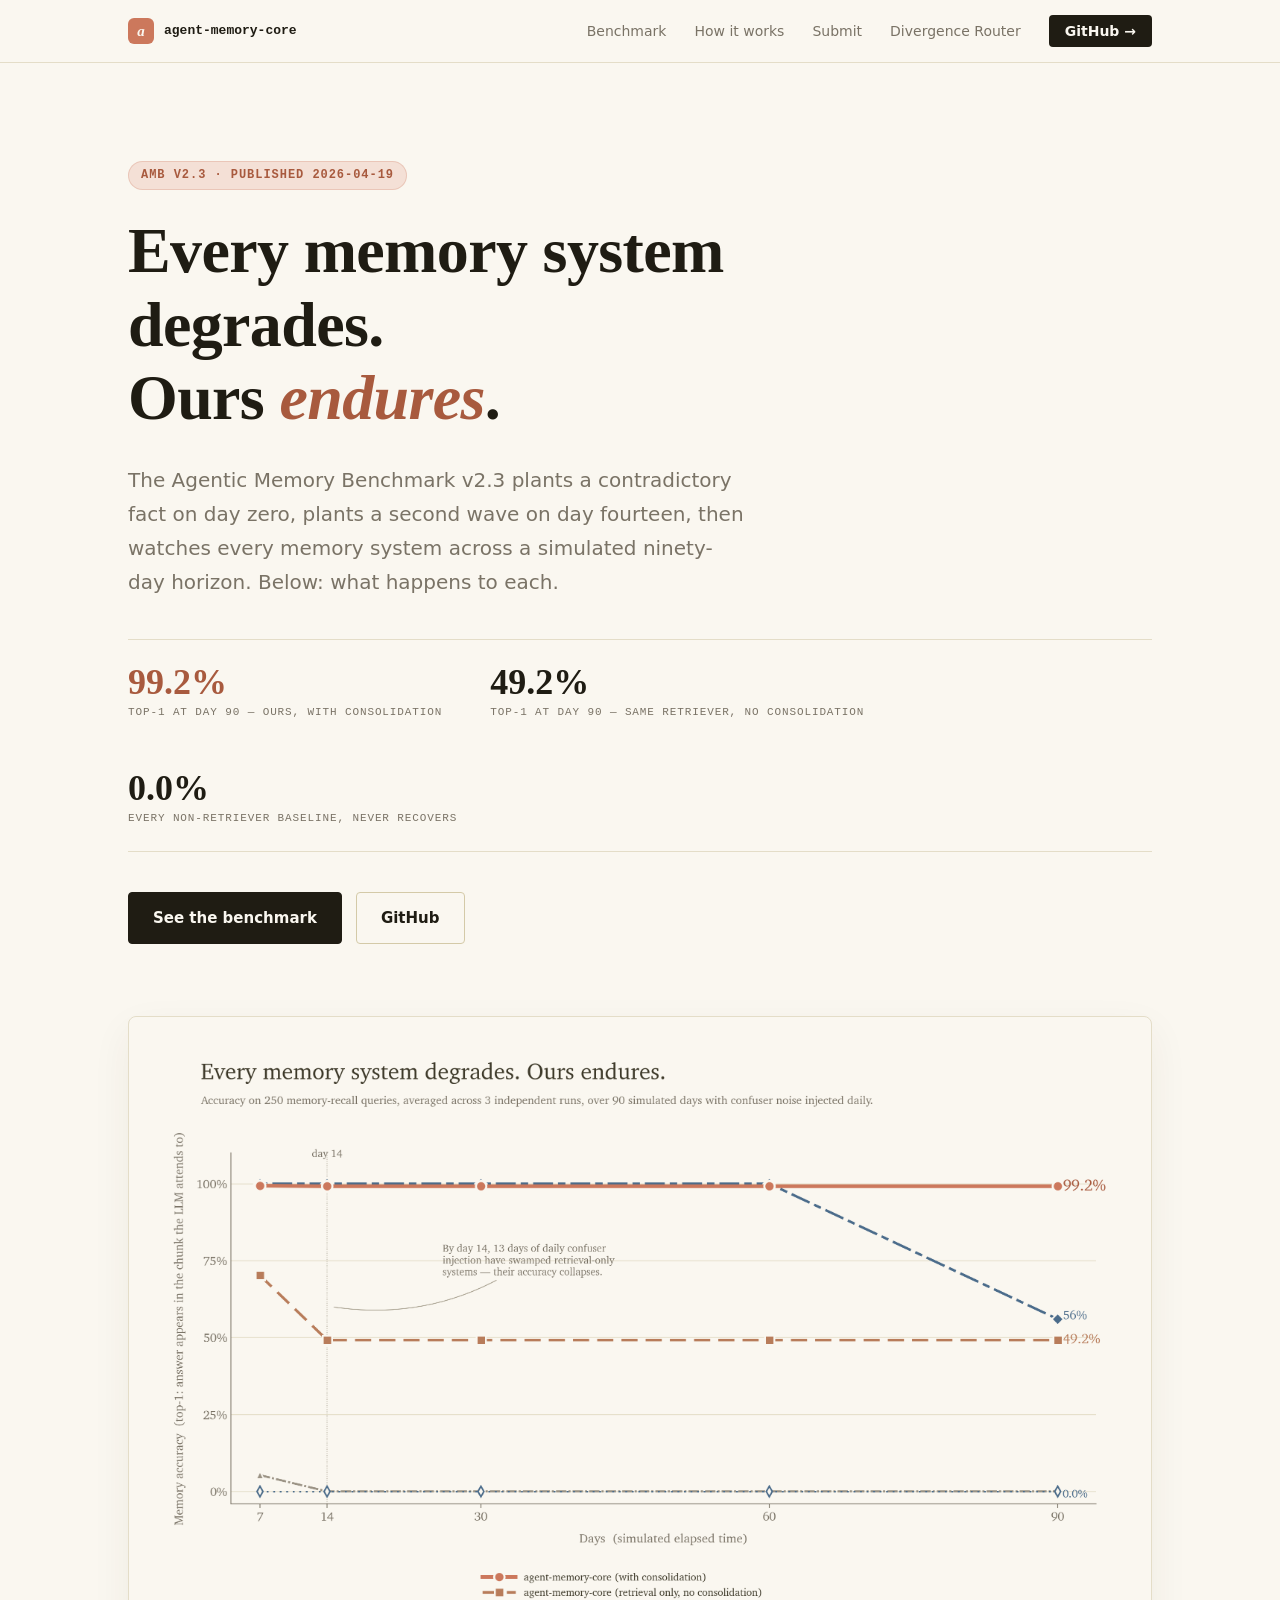
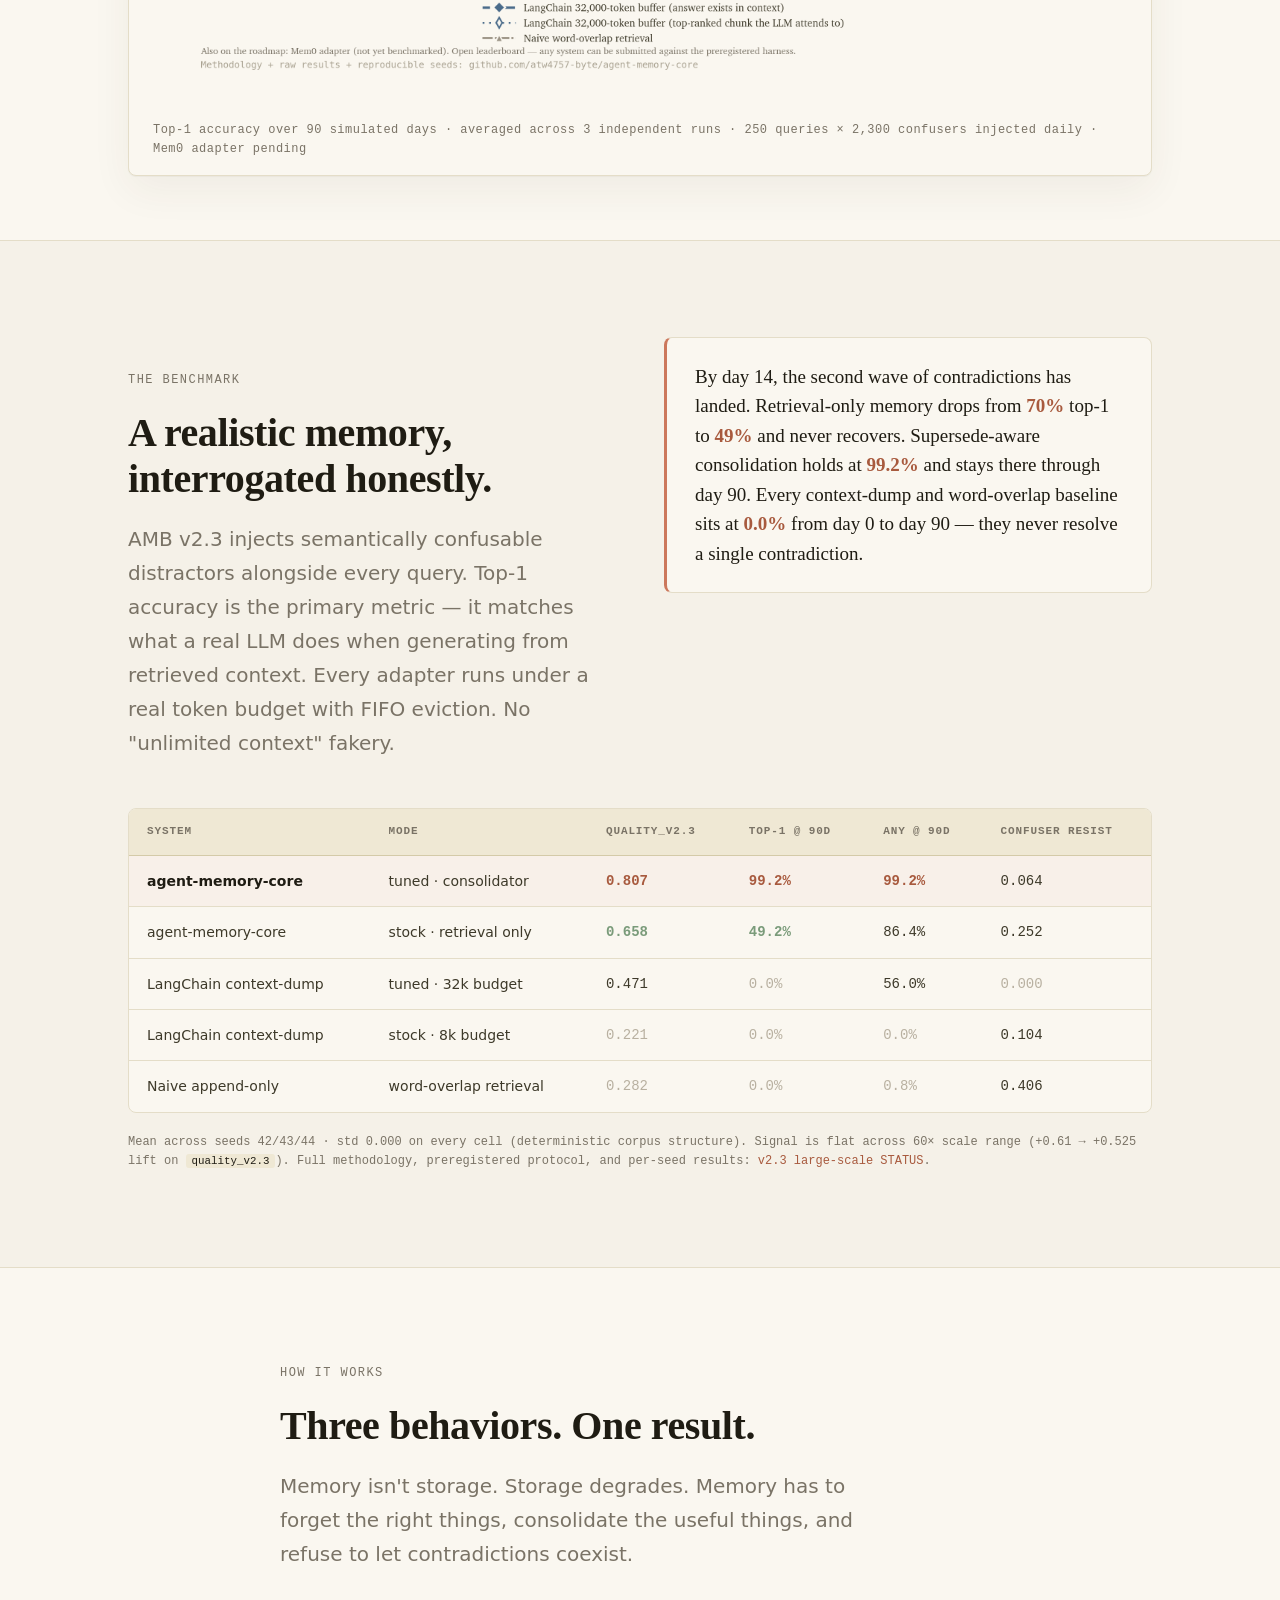
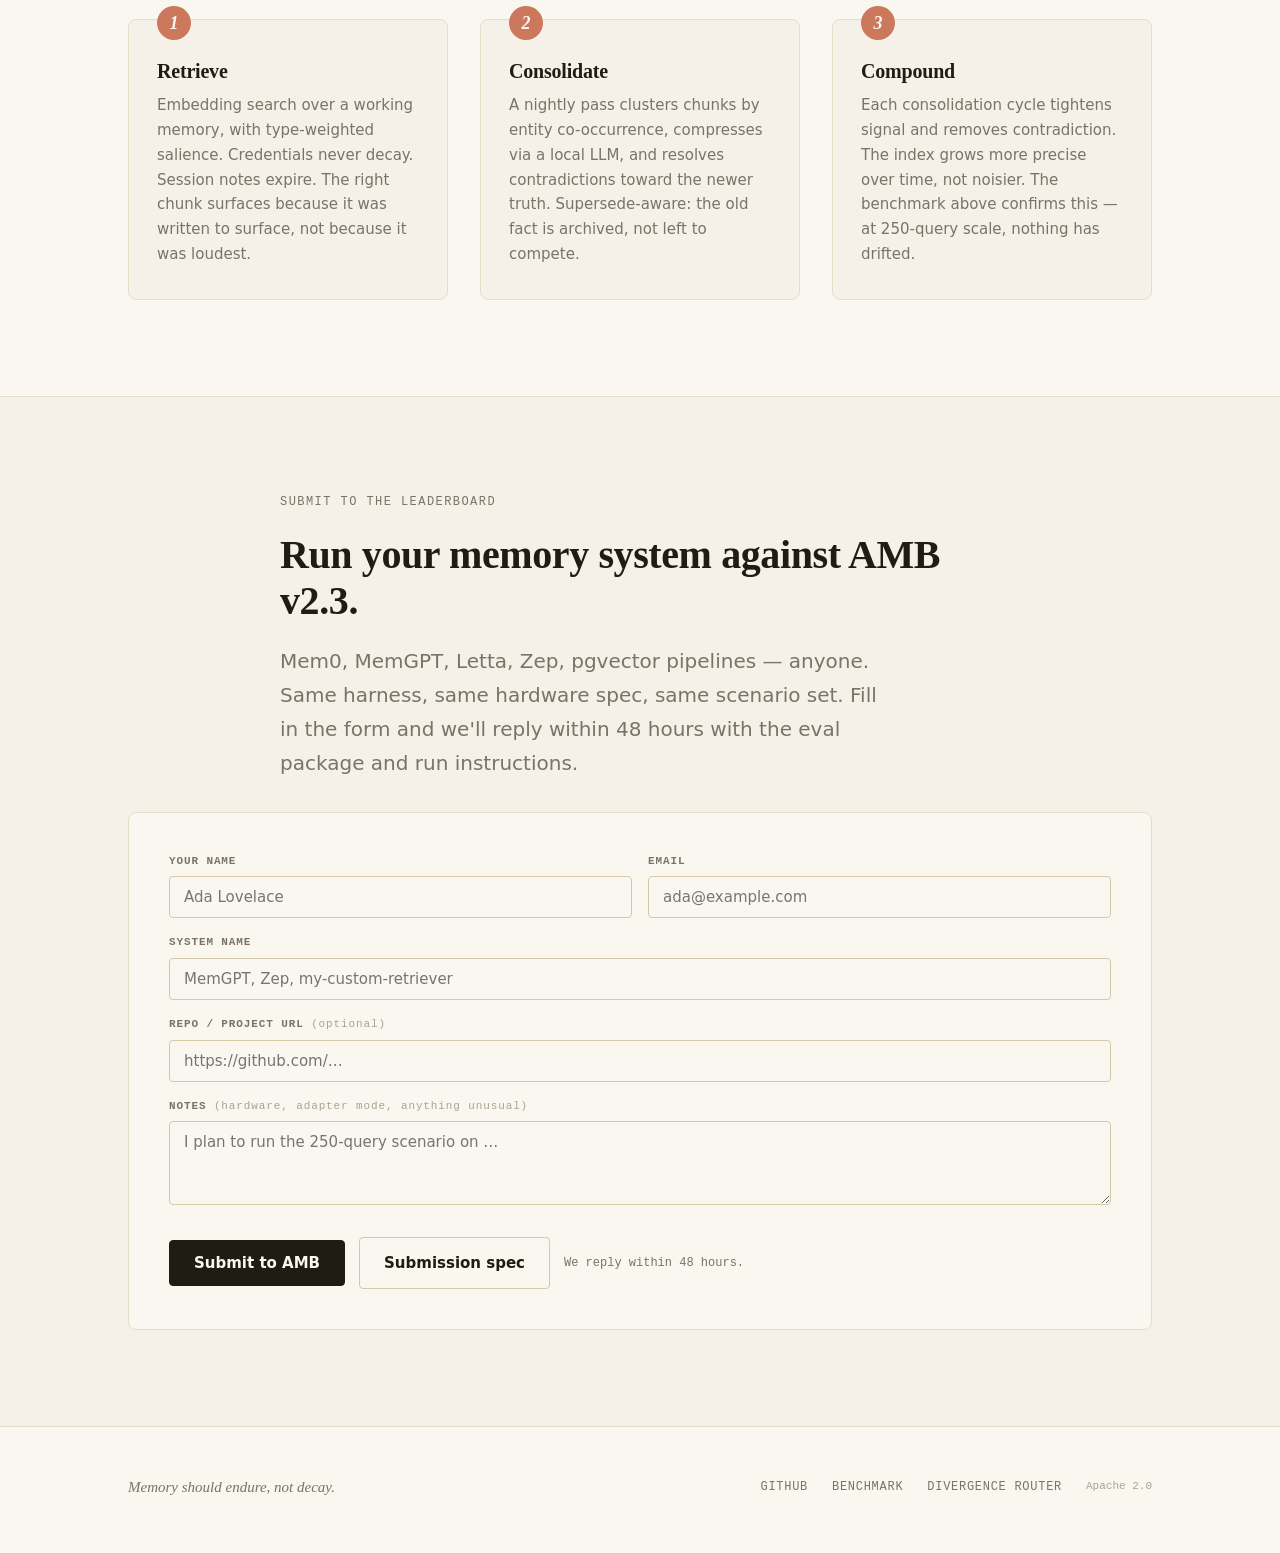
==== amc/index.html @ 5d028f34 "Chart v4: fix 8 critiques — 5 labeled lines, Mem0 footnote, no 'second wave' fiction - All 5 adapter" ====
<!DOCTYPE html>
<html lang="en">
<head>
  <meta charset="UTF-8">
  <meta name="viewport" content="width=device-width, initial-scale=1.0">
  <meta name="description" content="Every memory system degrades. Ours endures. AMB v2.3: 99.2% top-1 accuracy at 250-query scale — every non-retriever baseline scores 0.0%.">
  <meta property="og:title" content="agent-memory-core — Every memory system degrades. Ours endures.">
  <meta property="og:description" content="AMB v2.3 · 3-seed grid · 99.2% top-1 vs 0.0% for every non-retriever baseline at 250-query scale.">
  <meta property="og:image" content="/images/amb-v23-og.png?v=20260420a">
  <title>agent-memory-core — Every memory system degrades. Ours endures.</title>

  <style>
    :root {
      --bg:           #faf7f0;
      --paper:        #f5f1e8;
      --paper-sunk:   #efe8d4;
      --ink:          #3d3929;
      --ink-strong:   #1f1c13;
      --ink-muted:    #7a7366;
      --ink-subtle:   #aaa392;
      --rule:         #e4ddc8;
      --rule-strong:  #d4caa8;
      --accent:       #cc785c;
      --accent-dk:    #a85a3e;
      --accent-soft:  #f4e0d6;
      --sage:         #7a9b7a;
      --gray:         #b8b0a0;
      --serif:        "Iowan Old Style", "Charter", "Georgia", "Palatino Linotype", ui-serif, serif;
      --sans:         -apple-system, BlinkMacSystemFont, "Inter", "Segoe UI", system-ui, sans-serif;
      --mono:         "JetBrains Mono", ui-monospace, Consolas, "SF Mono", monospace;
      --radius:       4px;
      --radius-lg:    8px;
      --max:          1080px;
      --narrow:       720px;
    }

    *, *::before, *::after { box-sizing: border-box; margin: 0; padding: 0; }
    html { scroll-behavior: smooth; font-size: 17px; -webkit-text-size-adjust: 100%; }
    body {
      background: var(--bg);
      color: var(--ink);
      font-family: var(--sans);
      line-height: 1.6;
      -webkit-font-smoothing: antialiased;
      -moz-osx-font-smoothing: grayscale;
    }
    img { max-width: 100%; height: auto; display: block; }
    a { color: var(--accent-dk); text-decoration: none; border-bottom: 1px solid transparent; transition: border-color .15s ease; }
    a:hover { border-bottom-color: var(--accent-dk); }
    code { font-family: var(--mono); font-size: 0.9em; background: var(--paper-sunk); padding: 1px 6px; border-radius: 3px; color: var(--ink-strong); }

    /* ─── Layout ─── */
    .container { max-width: var(--max); margin: 0 auto; padding: 0 28px; }
    .narrow    { max-width: var(--narrow); margin: 0 auto; padding: 0 28px; }
    section { padding: 96px 0; position: relative; }
    section + section { border-top: 1px solid var(--rule); }

    /* ─── Typography ─── */
    .serif  { font-family: var(--serif); }
    .mono   { font-family: var(--mono); }
    .eyebrow {
      font-family: var(--mono); font-size: 12px; font-weight: 500;
      letter-spacing: .12em; text-transform: uppercase;
      color: var(--ink-muted); margin-bottom: 20px;
    }
    h1, h2, h3 { font-family: var(--serif); color: var(--ink-strong); font-weight: 700; letter-spacing: -.01em; line-height: 1.15; }
    h1 { font-size: clamp(40px, 6vw, 64px); margin-bottom: 28px; }
    h2 { font-size: clamp(28px, 4vw, 40px); margin-bottom: 20px; }
    h3 { font-size: clamp(19px, 2.5vw, 22px); margin-bottom: 12px; }
    p.lede { font-size: clamp(17px, 2vw, 20px); color: var(--ink-muted); line-height: 1.7; max-width: 620px; }

    /* ─── Nav ─── */
    nav {
      position: sticky; top: 0; z-index: 50;
      background: rgba(250, 247, 240, 0.92);
      border-bottom: 1px solid var(--rule);
      backdrop-filter: saturate(180%) blur(12px);
      -webkit-backdrop-filter: saturate(180%) blur(12px);
    }
    .nav-inner { display: flex; align-items: center; justify-content: space-between; height: 62px; max-width: var(--max); margin: 0 auto; padding: 0 28px; }
    .nav-brand { display: flex; align-items: center; gap: 10px; color: var(--ink-strong); border: none; font-family: var(--mono); font-size: 13px; font-weight: 600; }
    .nav-brand:hover { border: none; }
    .nav-mark { width: 26px; height: 26px; border-radius: 6px; background: var(--accent); display: grid; place-items: center; color: var(--bg); font-family: var(--serif); font-size: 15px; font-weight: 700; font-style: italic; }
    .nav-links { display: flex; gap: 28px; align-items: center; list-style: none; }
    .nav-links a { color: var(--ink-muted); font-size: 14px; border: none; }
    .nav-links a:hover { color: var(--ink-strong); border: none; }
    .nav-cta { background: var(--ink-strong); color: var(--bg) !important; padding: 8px 16px; border-radius: var(--radius); font-size: 13px; font-weight: 600; border: none !important; }
    .nav-cta:hover { background: var(--accent-dk); }

    /* ─── Hero ─── */
    #hero { padding: 96px 0 64px; }
    .hero-stamp {
      display: inline-block; font-family: var(--mono); font-size: 12px;
      color: var(--accent-dk); background: var(--accent-soft);
      border: 1px solid rgba(204,120,92,0.25);
      padding: 4px 12px; border-radius: 100px;
      letter-spacing: .08em; text-transform: uppercase; font-weight: 600;
      margin-bottom: 24px;
    }
    .hero-headline { max-width: 860px; }
    .hero-headline em { font-style: italic; color: var(--accent-dk); }
    .hero-numbers {
      display: flex; gap: 48px; flex-wrap: wrap;
      margin: 40px 0 40px 0;
      padding: 24px 0; border-top: 1px solid var(--rule); border-bottom: 1px solid var(--rule);
    }
    .hero-num { display: flex; flex-direction: column; gap: 4px; }
    .hero-num-val { font-family: var(--serif); font-size: clamp(28px, 4vw, 36px); font-weight: 700; line-height: 1; color: var(--ink-strong); }
    .hero-num-val.accent { color: var(--accent-dk); }
    .hero-num-label { font-family: var(--mono); font-size: 11px; color: var(--ink-muted); letter-spacing: .08em; text-transform: uppercase; }

    .cta-row { display: flex; flex-wrap: wrap; gap: 14px; margin-bottom: 72px; }
    .btn {
      display: inline-flex; align-items: center; gap: 8px;
      font-family: var(--sans); font-size: 15px; font-weight: 600;
      padding: 13px 24px; border-radius: var(--radius); border: 1px solid;
      cursor: pointer; text-decoration: none; transition: all .15s ease;
    }
    .btn:hover { border-bottom-width: 1px; }
    .btn-primary { background: var(--ink-strong); color: var(--bg); border-color: var(--ink-strong); }
    .btn-primary:hover { background: var(--accent-dk); border-color: var(--accent-dk); color: var(--bg); }
    .btn-ghost { background: transparent; color: var(--ink-strong); border-color: var(--rule-strong); }
    .btn-ghost:hover { border-color: var(--ink-strong); background: var(--paper); }

    .hero-chart {
      background: var(--bg);
      border: 1px solid var(--rule);
      border-radius: var(--radius-lg);
      padding: 8px;
      box-shadow: 0 1px 0 rgba(61,57,41,.04), 0 14px 40px rgba(61,57,41,.06);
    }
    .hero-chart img { border-radius: 4px; }
    .hero-chart-caption {
      font-family: var(--mono); font-size: 12px; color: var(--ink-muted);
      padding: 14px 16px 8px; letter-spacing: .04em;
    }

    /* ─── Benchmark ─── */
    #benchmark { background: var(--paper); }
    .bench-head { display: grid; grid-template-columns: 1fr 1fr; gap: 48px; align-items: baseline; margin-bottom: 48px; }
    .bench-claim {
      background: var(--bg); border: 1px solid var(--rule);
      border-left: 3px solid var(--accent);
      padding: 24px 28px; border-radius: var(--radius-lg);
      font-family: var(--serif); font-size: 19px; line-height: 1.55;
      color: var(--ink-strong);
    }
    .bench-claim strong { color: var(--accent-dk); }

    .data-table-wrap { overflow-x: auto; border: 1px solid var(--rule); border-radius: var(--radius-lg); background: var(--bg); }
    table { width: 100%; border-collapse: collapse; font-size: 14px; }
    thead tr { background: var(--paper-sunk); }
    th { text-align: left; padding: 14px 18px; font-family: var(--mono); font-size: 11px; font-weight: 600; letter-spacing: .08em; text-transform: uppercase; color: var(--ink-muted); border-bottom: 1px solid var(--rule-strong); white-space: nowrap; }
    td { padding: 14px 18px; border-bottom: 1px solid var(--rule); color: var(--ink); white-space: nowrap; }
    tr:last-child td { border-bottom: none; }
    tbody tr:hover { background: var(--paper-sunk); }
    td.best { color: var(--accent-dk); font-weight: 700; }
    td.mid { color: var(--sage); font-weight: 600; }
    td.bad { color: var(--gray); }
    td.mono-num { font-family: var(--mono); }
    tr.highlight td { background: rgba(204,120,92,0.05); }
    tr.highlight td:first-child { font-weight: 700; color: var(--ink-strong); }

    .bench-footnote {
      margin-top: 20px; font-family: var(--mono); font-size: 12px;
      color: var(--ink-muted); line-height: 1.6;
    }
    .bench-footnote a { color: var(--accent-dk); }

    /* ─── How it works ─── */
    .how-grid {
      display: grid; grid-template-columns: repeat(3, 1fr); gap: 32px;
      margin-top: 48px;
    }
    .how-step {
      background: var(--paper); border: 1px solid var(--rule);
      border-radius: var(--radius-lg); padding: 32px 28px;
      position: relative;
    }
    .how-step-num {
      position: absolute; top: -14px; left: 28px;
      font-family: var(--serif); font-style: italic; font-size: 18px;
      background: var(--accent); color: var(--bg);
      width: 34px; height: 34px; border-radius: 50%;
      display: grid; place-items: center;
      font-weight: 700;
    }
    .how-step h3 { margin-top: 8px; margin-bottom: 10px; font-size: 20px; }
    .how-step p { font-size: 15px; line-height: 1.65; color: var(--ink-muted); }

    /* ─── Submit (form) ─── */
    #submit { background: var(--paper); }
    .form-card {
      background: var(--bg); border: 1px solid var(--rule);
      border-radius: var(--radius-lg); padding: 40px;
    }
    form { display: grid; gap: 16px; }
    .form-row { display: grid; grid-template-columns: 1fr 1fr; gap: 16px; }
    label { display: block; font-family: var(--mono); font-size: 11px; font-weight: 600; letter-spacing: .08em; text-transform: uppercase; color: var(--ink-muted); margin-bottom: 6px; }
    input, textarea {
      width: 100%; padding: 11px 14px;
      background: var(--bg);
      border: 1px solid var(--rule-strong);
      border-radius: var(--radius);
      color: var(--ink); font-family: var(--sans); font-size: 15px;
      transition: border-color .15s ease;
    }
    input:focus, textarea:focus { outline: none; border-color: var(--accent); }
    textarea { resize: vertical; min-height: 84px; font-family: var(--sans); }
    .form-actions { display: flex; gap: 14px; align-items: center; flex-wrap: wrap; margin-top: 8px; }
    .form-actions .meta { font-family: var(--mono); font-size: 12px; color: var(--ink-muted); }

    /* ─── Footer ─── */
    footer { background: var(--bg); border-top: 1px solid var(--rule); padding: 48px 0 56px; }
    .footer-inner { display: flex; flex-wrap: wrap; justify-content: space-between; gap: 24px; align-items: center; }
    .footer-brand { font-family: var(--serif); font-style: italic; color: var(--ink-muted); font-size: 15px; }
    .footer-links { display: flex; gap: 24px; flex-wrap: wrap; }
    .footer-links a { font-family: var(--mono); font-size: 12px; color: var(--ink-muted); border: none; text-transform: uppercase; letter-spacing: .06em; }
    .footer-links a:hover { color: var(--ink-strong); border: none; }
    .footer-license { font-family: var(--mono); font-size: 11px; color: var(--ink-subtle); }

    /* ─── Reveal ─── */
    .reveal { opacity: 0; transform: translateY(16px); transition: opacity .5s ease, transform .5s ease; }
    .reveal.visible { opacity: 1; transform: none; }

    /* ─── Responsive ─── */
    @media (max-width: 768px) {
      section { padding: 64px 0; }
      #hero { padding: 56px 0 48px; }
      .nav-links li:not(:last-child) { display: none; }
      .bench-head { grid-template-columns: 1fr; gap: 28px; }
      .how-grid { grid-template-columns: 1fr; gap: 20px; }
      .form-row { grid-template-columns: 1fr; }
      .hero-numbers { gap: 28px; }
      .footer-inner { flex-direction: column; align-items: flex-start; }
    }
    @media (max-width: 480px) {
      .container, .narrow { padding: 0 20px; }
      .nav-inner { padding: 0 20px; }
      .form-card { padding: 24px; }
      .cta-row .btn { justify-content: center; flex: 1; }
    }
  </style>
</head>
<body>

<nav>
  <div class="nav-inner">
    <a href="/amc/" class="nav-brand">
      <span class="nav-mark">a</span>
      <span>agent-memory-core</span>
    </a>
    <ul class="nav-links">
      <li><a href="#benchmark">Benchmark</a></li>
      <li><a href="#how">How it works</a></li>
      <li><a href="#submit">Submit</a></li>
      <li><a href="/">Divergence Router</a></li>
      <li><a href="https://github.com/atw4757-byte/agent-memory-core" target="_blank" rel="noopener" class="nav-cta">GitHub →</a></li>
    </ul>
  </div>
</nav>

<!-- ─── Hero ─── -->
<section id="hero">
  <div class="container">
    <span class="hero-stamp">AMB v2.3 · Published 2026-04-19</span>
    <h1 class="hero-headline">
      Every memory system degrades.<br>
      Ours <em>endures</em>.
    </h1>
    <p class="lede">
      The Agentic Memory Benchmark v2.3 plants a contradictory fact on day zero, plants a second wave on day fourteen, then watches every memory system across a simulated ninety-day horizon. Below: what happens to each.
    </p>

    <div class="hero-numbers">
      <div class="hero-num">
        <div class="hero-num-val accent">99.2%</div>
        <div class="hero-num-label">top-1 at day 90 &mdash; ours, with consolidation</div>
      </div>
      <div class="hero-num">
        <div class="hero-num-val">49.2%</div>
        <div class="hero-num-label">top-1 at day 90 &mdash; same retriever, no consolidation</div>
      </div>
      <div class="hero-num">
        <div class="hero-num-val">0.0%</div>
        <div class="hero-num-label">every non-retriever baseline, never recovers</div>
      </div>
    </div>

    <div class="cta-row">
      <a href="#benchmark" class="btn btn-primary">See the benchmark</a>
      <a href="https://github.com/atw4757-byte/agent-memory-core" target="_blank" rel="noopener" class="btn btn-ghost">GitHub</a>
    </div>

    <figure class="hero-chart reveal">
      <img src="/images/amb-v23-degradation.png?v=20260420a" alt="AMB v2.3 — Memory accuracy across a simulated 90-day horizon. agent-memory-core with consolidation holds at 99.2%; retrieval-only collapses to 49.2% after 13 days of daily confuser injection; LangChain 32,000-token buffer has the answer in context but its top-ranked chunk is noise — 0.0% top-1 throughout; naive word-overlap flat at 0%.">
      <figcaption class="hero-chart-caption">
        Top-1 accuracy over 90 simulated days · averaged across 3 independent runs · 250 queries × 2,300 confusers injected daily · Mem0 adapter pending
      </figcaption>
    </figure>
  </div>
</section>

<!-- ─── Benchmark ─── -->
<section id="benchmark">
  <div class="container">
    <div class="bench-head">
      <div>
        <div class="eyebrow">The benchmark</div>
        <h2>A realistic memory, interrogated honestly.</h2>
        <p class="lede" style="margin-top:16px;">
          AMB v2.3 injects semantically confusable distractors alongside every query. Top-1 accuracy is the primary metric — it matches what a real LLM does when generating from retrieved context. Every adapter runs under a real token budget with FIFO eviction. No "unlimited context" fakery.
        </p>
      </div>
      <blockquote class="bench-claim">
        By day 14, the second wave of contradictions has landed. Retrieval-only memory drops from <strong>70%</strong> top-1 to <strong>49%</strong> and never recovers. Supersede-aware consolidation holds at <strong>99.2%</strong> and stays there through day 90. Every context-dump and word-overlap baseline sits at <strong>0.0%</strong> from day 0 to day 90 — they never resolve a single contradiction.
      </blockquote>
    </div>

    <div class="data-table-wrap reveal">
      <table>
        <thead>
          <tr>
            <th>System</th>
            <th>Mode</th>
            <th>quality_v2.3</th>
            <th>top-1 @ 90d</th>
            <th>any @ 90d</th>
            <th>Confuser resist</th>
          </tr>
        </thead>
        <tbody>
          <tr class="highlight">
            <td>agent-memory-core</td>
            <td>tuned · consolidator</td>
            <td class="mono-num best">0.807</td>
            <td class="mono-num best">99.2%</td>
            <td class="mono-num best">99.2%</td>
            <td class="mono-num">0.064</td>
          </tr>
          <tr>
            <td>agent-memory-core</td>
            <td>stock · retrieval only</td>
            <td class="mono-num mid">0.658</td>
            <td class="mono-num mid">49.2%</td>
            <td class="mono-num">86.4%</td>
            <td class="mono-num">0.252</td>
          </tr>
          <tr>
            <td>LangChain context-dump</td>
            <td>tuned · 32k budget</td>
            <td class="mono-num">0.471</td>
            <td class="mono-num bad">0.0%</td>
            <td class="mono-num">56.0%</td>
            <td class="mono-num bad">0.000</td>
          </tr>
          <tr>
            <td>LangChain context-dump</td>
            <td>stock · 8k budget</td>
            <td class="mono-num bad">0.221</td>
            <td class="mono-num bad">0.0%</td>
            <td class="mono-num bad">0.0%</td>
            <td class="mono-num">0.104</td>
          </tr>
          <tr>
            <td>Naive append-only</td>
            <td>word-overlap retrieval</td>
            <td class="mono-num bad">0.282</td>
            <td class="mono-num bad">0.0%</td>
            <td class="mono-num bad">0.8%</td>
            <td class="mono-num">0.406</td>
          </tr>
        </tbody>
      </table>
    </div>

    <p class="bench-footnote">
      Mean across seeds 42/43/44 · std 0.000 on every cell (deterministic corpus structure). Signal is flat across 60× scale range (+0.61 → +0.525 lift on <code>quality_v2.3</code>). Full methodology, preregistered protocol, and per-seed results: <a href="https://github.com/atw4757-byte/agent-memory-core/blob/main/benchmark/amb_v2/results/v2.3/large/STATUS.md" target="_blank" rel="noopener">v2.3 large-scale STATUS</a>.
    </p>
  </div>
</section>

<!-- ─── How it works ─── -->
<section id="how">
  <div class="container">
    <div class="narrow" style="padding:0;">
      <div class="eyebrow">How it works</div>
      <h2>Three behaviors. One result.</h2>
      <p class="lede">
        Memory isn't storage. Storage degrades. Memory has to forget the right things, consolidate the useful things, and refuse to let contradictions coexist.
      </p>
    </div>

    <div class="how-grid reveal">
      <div class="how-step">
        <div class="how-step-num">1</div>
        <h3>Retrieve</h3>
        <p>Embedding search over a working memory, with type-weighted salience. Credentials never decay. Session notes expire. The right chunk surfaces because it was written to surface, not because it was loudest.</p>
      </div>
      <div class="how-step">
        <div class="how-step-num">2</div>
        <h3>Consolidate</h3>
        <p>A nightly pass clusters chunks by entity co-occurrence, compresses via a local LLM, and resolves contradictions toward the newer truth. Supersede-aware: the old fact is archived, not left to compete.</p>
      </div>
      <div class="how-step">
        <div class="how-step-num">3</div>
        <h3>Compound</h3>
        <p>Each consolidation cycle tightens signal and removes contradiction. The index grows more precise over time, not noisier. The benchmark above confirms this — at 250-query scale, nothing has drifted.</p>
      </div>
    </div>
  </div>
</section>

<!-- ─── Submit ─── -->
<section id="submit">
  <div class="container">
    <div class="narrow" style="padding:0; margin-bottom:32px;">
      <div class="eyebrow">Submit to the leaderboard</div>
      <h2>Run your memory system against AMB v2.3.</h2>
      <p class="lede">
        Mem0, MemGPT, Letta, Zep, pgvector pipelines — anyone. Same harness, same hardware spec, same scenario set. Fill in the form and we'll reply within 48 hours with the eval package and run instructions.
      </p>
    </div>

    <div class="form-card reveal">
      <form name="amb-submission" method="POST" data-netlify="true" netlify-honeypot="bot-field" action="/amc/thanks.html">
        <input type="hidden" name="form-name" value="amb-submission">
        <p style="display:none;"><label>Do not fill: <input name="bot-field"></label></p>

        <div class="form-row">
          <div>
            <label for="amb-name">Your name</label>
            <input id="amb-name" type="text" name="name" required placeholder="Ada Lovelace">
          </div>
          <div>
            <label for="amb-email">Email</label>
            <input id="amb-email" type="email" name="email" required placeholder="ada@example.com">
          </div>
        </div>

        <div>
          <label for="amb-system">System name</label>
          <input id="amb-system" type="text" name="system" required placeholder="MemGPT, Zep, my-custom-retriever">
        </div>

        <div>
          <label for="amb-url">Repo / project URL <span style="text-transform:none;color:var(--ink-subtle);font-weight:400;">(optional)</span></label>
          <input id="amb-url" type="url" name="url" placeholder="https://github.com/…">
        </div>

        <div>
          <label for="amb-notes">Notes <span style="text-transform:none;color:var(--ink-subtle);font-weight:400;">(hardware, adapter mode, anything unusual)</span></label>
          <textarea id="amb-notes" name="notes" rows="3" placeholder="I plan to run the 250-query scenario on …"></textarea>
        </div>

        <div class="form-actions">
          <button type="submit" class="btn btn-primary">Submit to AMB</button>
          <a href="https://github.com/atw4757-byte/agent-memory-core/blob/main/benchmark/LEADERBOARD.md" target="_blank" rel="noopener" class="btn btn-ghost">Submission spec</a>
          <span class="meta">We reply within 48 hours.</span>
        </div>
      </form>
    </div>
  </div>
</section>

<footer>
  <div class="container">
    <div class="footer-inner">
      <div class="footer-brand">Memory should endure, not decay.</div>
      <div class="footer-links">
        <a href="https://github.com/atw4757-byte/agent-memory-core" target="_blank" rel="noopener">GitHub</a>
        <a href="https://github.com/atw4757-byte/agent-memory-core/tree/main/benchmark" target="_blank" rel="noopener">Benchmark</a>
        <a href="/">Divergence Router</a>
        <span class="footer-license">Apache 2.0</span>
      </div>
    </div>
  </div>
</footer>

<script>
  const observer = new IntersectionObserver((entries) => {
    entries.forEach(entry => {
      if (entry.isIntersecting) {
        entry.target.classList.add("visible");
        observer.unobserve(entry.target);
      }
    });
  }, { threshold: 0.1, rootMargin: "0px 0px -32px 0px" });
  document.querySelectorAll(".reveal").forEach(el => observer.observe(el));
</script>

</body>
</html>
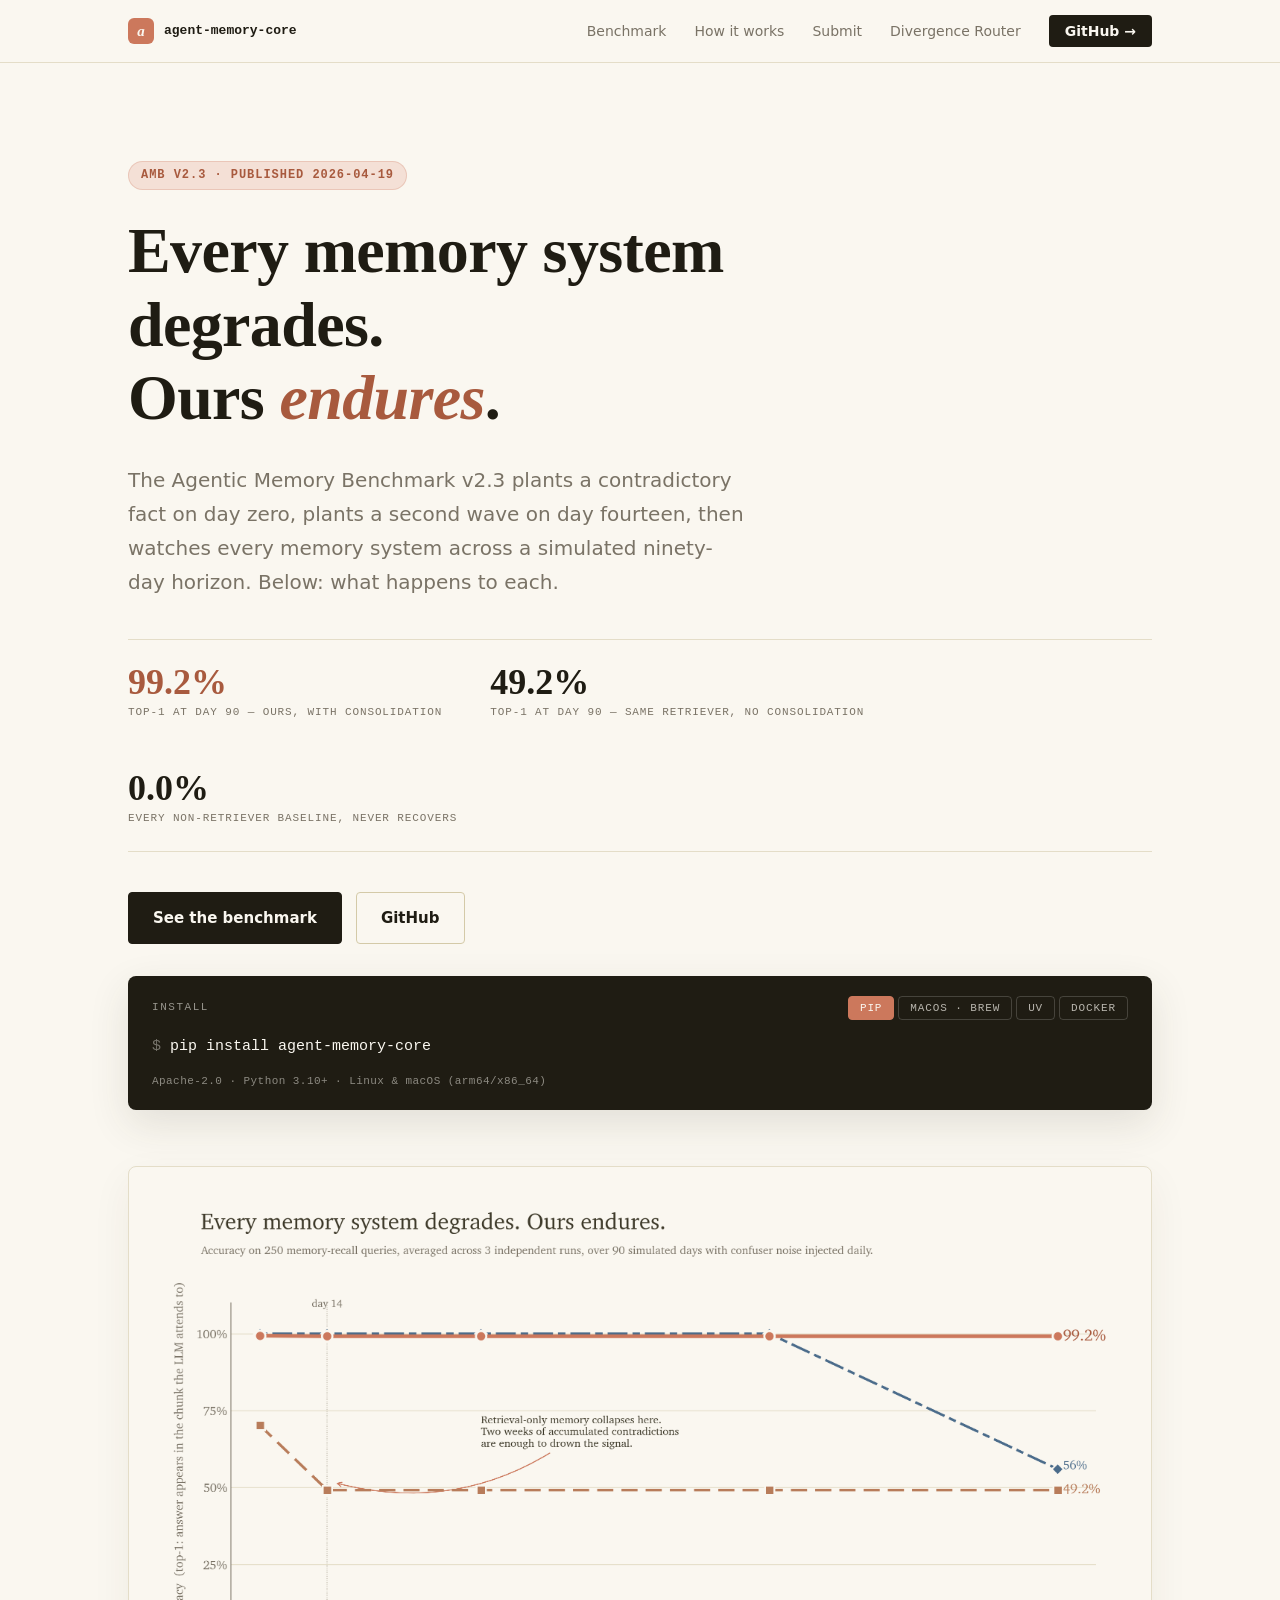
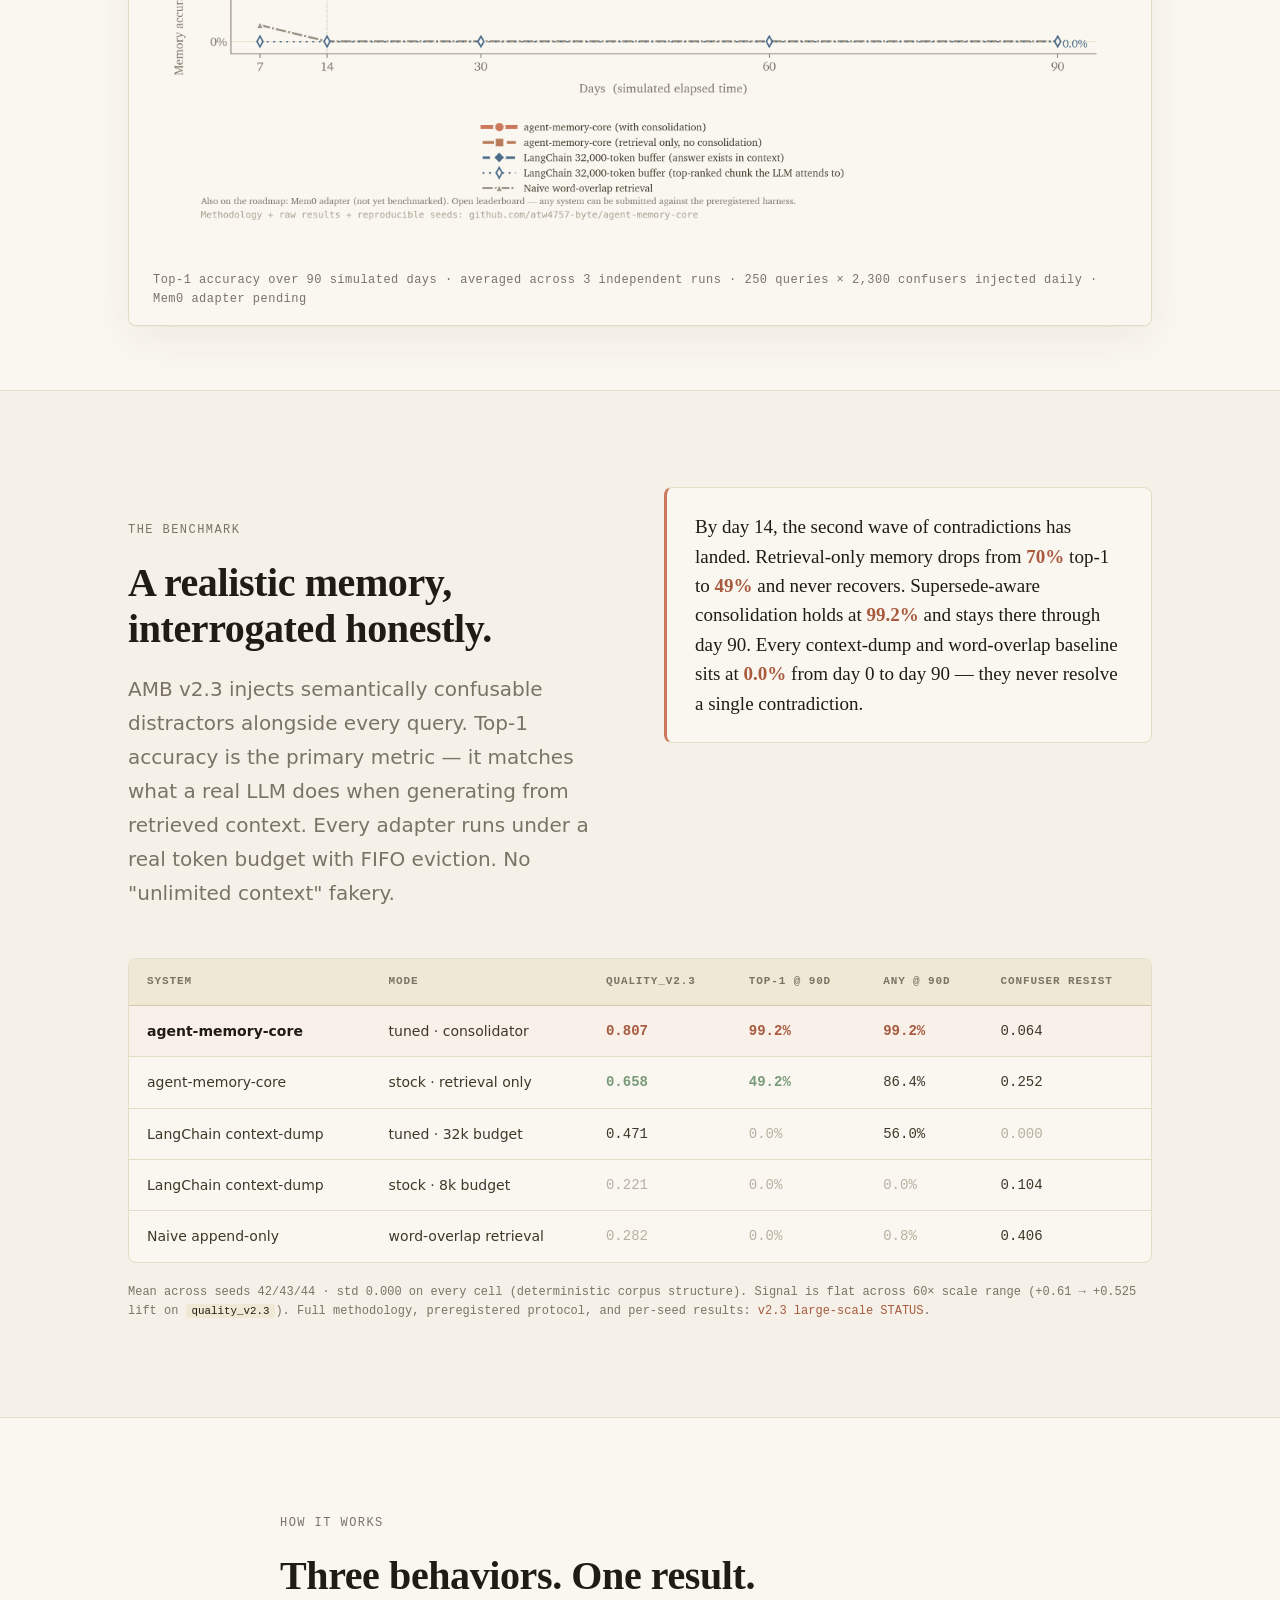
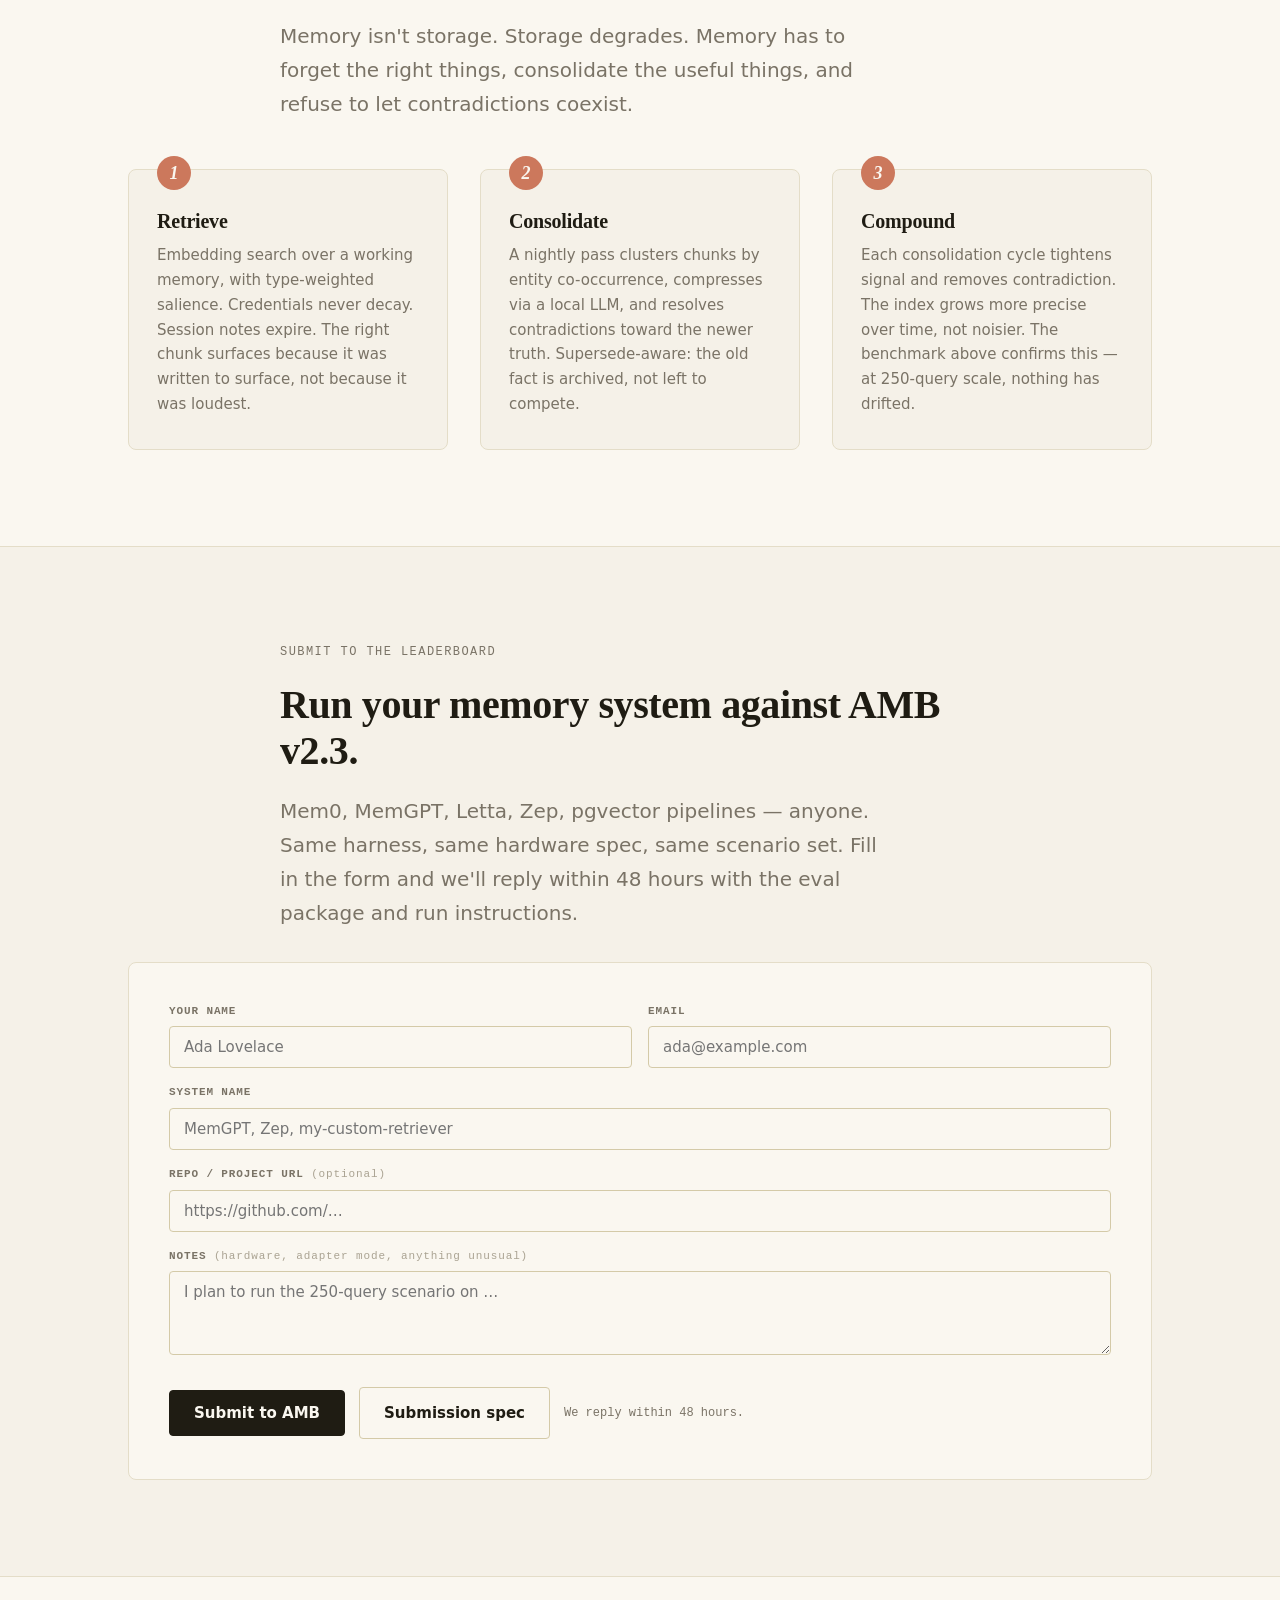
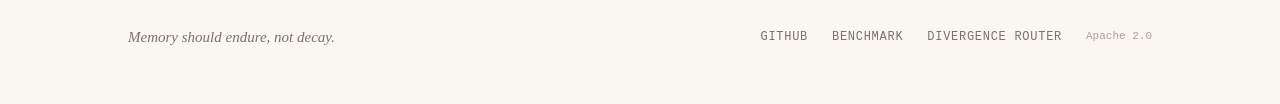
==== commit 0ffe2257: "AMC: sharpen day-14 annotation + add multi-OS install block - Day-14 annotation rewritten: 'Retrieva" ====
--- a/amc/index.html
+++ b/amc/index.html
@@ -109,7 +109,48 @@
     .hero-num-val.accent { color: var(--accent-dk); }
     .hero-num-label { font-family: var(--mono); font-size: 11px; color: var(--ink-muted); letter-spacing: .08em; text-transform: uppercase; }
 
-    .cta-row { display: flex; flex-wrap: wrap; gap: 14px; margin-bottom: 72px; }
+    .cta-row { display: flex; flex-wrap: wrap; gap: 14px; margin-bottom: 32px; }
+
+    .install {
+      margin: 0 0 56px;
+      background: var(--ink-strong); color: var(--bg);
+      border-radius: var(--radius-lg);
+      padding: 20px 24px;
+      box-shadow: 0 14px 40px rgba(61,57,41,.12);
+    }
+    .install-head {
+      display: flex; align-items: center; justify-content: space-between;
+      gap: 16px; flex-wrap: wrap; margin-bottom: 14px;
+    }
+    .install-label {
+      font-family: var(--mono); font-size: 11px; letter-spacing: .14em;
+      text-transform: uppercase; color: rgba(250,247,240,.55);
+    }
+    .install-tabs { display: flex; gap: 4px; }
+    .install-tab {
+      font-family: var(--mono); font-size: 11px; letter-spacing: .08em;
+      background: transparent; border: 1px solid rgba(250,247,240,.18);
+      color: rgba(250,247,240,.7); padding: 5px 11px; border-radius: 4px;
+      cursor: pointer; text-transform: uppercase; transition: all .12s ease;
+    }
+    .install-tab:hover { color: var(--bg); border-color: rgba(250,247,240,.4); }
+    .install-tab.active {
+      background: var(--accent); border-color: var(--accent); color: var(--bg);
+    }
+    .install-cmd {
+      font-family: var(--mono); font-size: 15px; line-height: 1.5;
+      color: var(--bg); padding: 2px 0; overflow-x: auto; white-space: nowrap;
+    }
+    .install-cmd .prompt { color: rgba(250,247,240,.4); user-select: none; }
+    .install-cmd .flag { color: #e6a87a; }
+    .install-cmd[hidden] { display: none; }
+    .install-foot {
+      font-family: var(--mono); font-size: 11px; color: rgba(250,247,240,.5);
+      margin-top: 12px; letter-spacing: .04em;
+    }
+    @media (max-width: 540px) {
+      .install-cmd { font-size: 13px; }
+    }
     .btn {
       display: inline-flex; align-items: center; gap: 8px;
       font-family: var(--sans); font-size: 15px; font-weight: 600;
@@ -290,6 +331,23 @@
     <div class="cta-row">
       <a href="#benchmark" class="btn btn-primary">See the benchmark</a>
       <a href="https://github.com/atw4757-byte/agent-memory-core" target="_blank" rel="noopener" class="btn btn-ghost">GitHub</a>
+    </div>
+
+    <div class="install reveal" role="region" aria-label="Install agent-memory-core">
+      <div class="install-head">
+        <span class="install-label">Install</span>
+        <div class="install-tabs" role="tablist">
+          <button type="button" class="install-tab active" data-target="cmd-pip" role="tab" aria-selected="true">pip</button>
+          <button type="button" class="install-tab" data-target="cmd-brew" role="tab" aria-selected="false">macOS · brew</button>
+          <button type="button" class="install-tab" data-target="cmd-uv" role="tab" aria-selected="false">uv</button>
+          <button type="button" class="install-tab" data-target="cmd-docker" role="tab" aria-selected="false">Docker</button>
+        </div>
+      </div>
+      <div class="install-cmd" id="cmd-pip" role="tabpanel"><span class="prompt">$ </span>pip install agent-memory-core</div>
+      <div class="install-cmd" id="cmd-brew" role="tabpanel" hidden><span class="prompt">$ </span>brew install atw4757-byte/tap/agent-memory-core</div>
+      <div class="install-cmd" id="cmd-uv" role="tabpanel" hidden><span class="prompt">$ </span>uv add agent-memory-core</div>
+      <div class="install-cmd" id="cmd-docker" role="tabpanel" hidden><span class="prompt">$ </span>docker run <span class="flag">--rm</span> ghcr.io/atw4757-byte/agent-memory-core:latest</div>
+      <div class="install-foot">Apache-2.0 · Python 3.10+ · Linux &amp; macOS (arm64/x86_64)</div>
     </div>
 
     <figure class="hero-chart reveal">
@@ -487,6 +545,21 @@
     });
   }, { threshold: 0.1, rootMargin: "0px 0px -32px 0px" });
   document.querySelectorAll(".reveal").forEach(el => observer.observe(el));
+
+  // Install tabs
+  document.querySelectorAll(".install-tab").forEach(tab => {
+    tab.addEventListener("click", () => {
+      const group = tab.closest(".install");
+      group.querySelectorAll(".install-tab").forEach(t => {
+        t.classList.remove("active");
+        t.setAttribute("aria-selected", "false");
+      });
+      group.querySelectorAll(".install-cmd").forEach(c => c.hidden = true);
+      tab.classList.add("active");
+      tab.setAttribute("aria-selected", "true");
+      document.getElementById(tab.dataset.target).hidden = false;
+    });
+  });
 </script>
 
 </body>
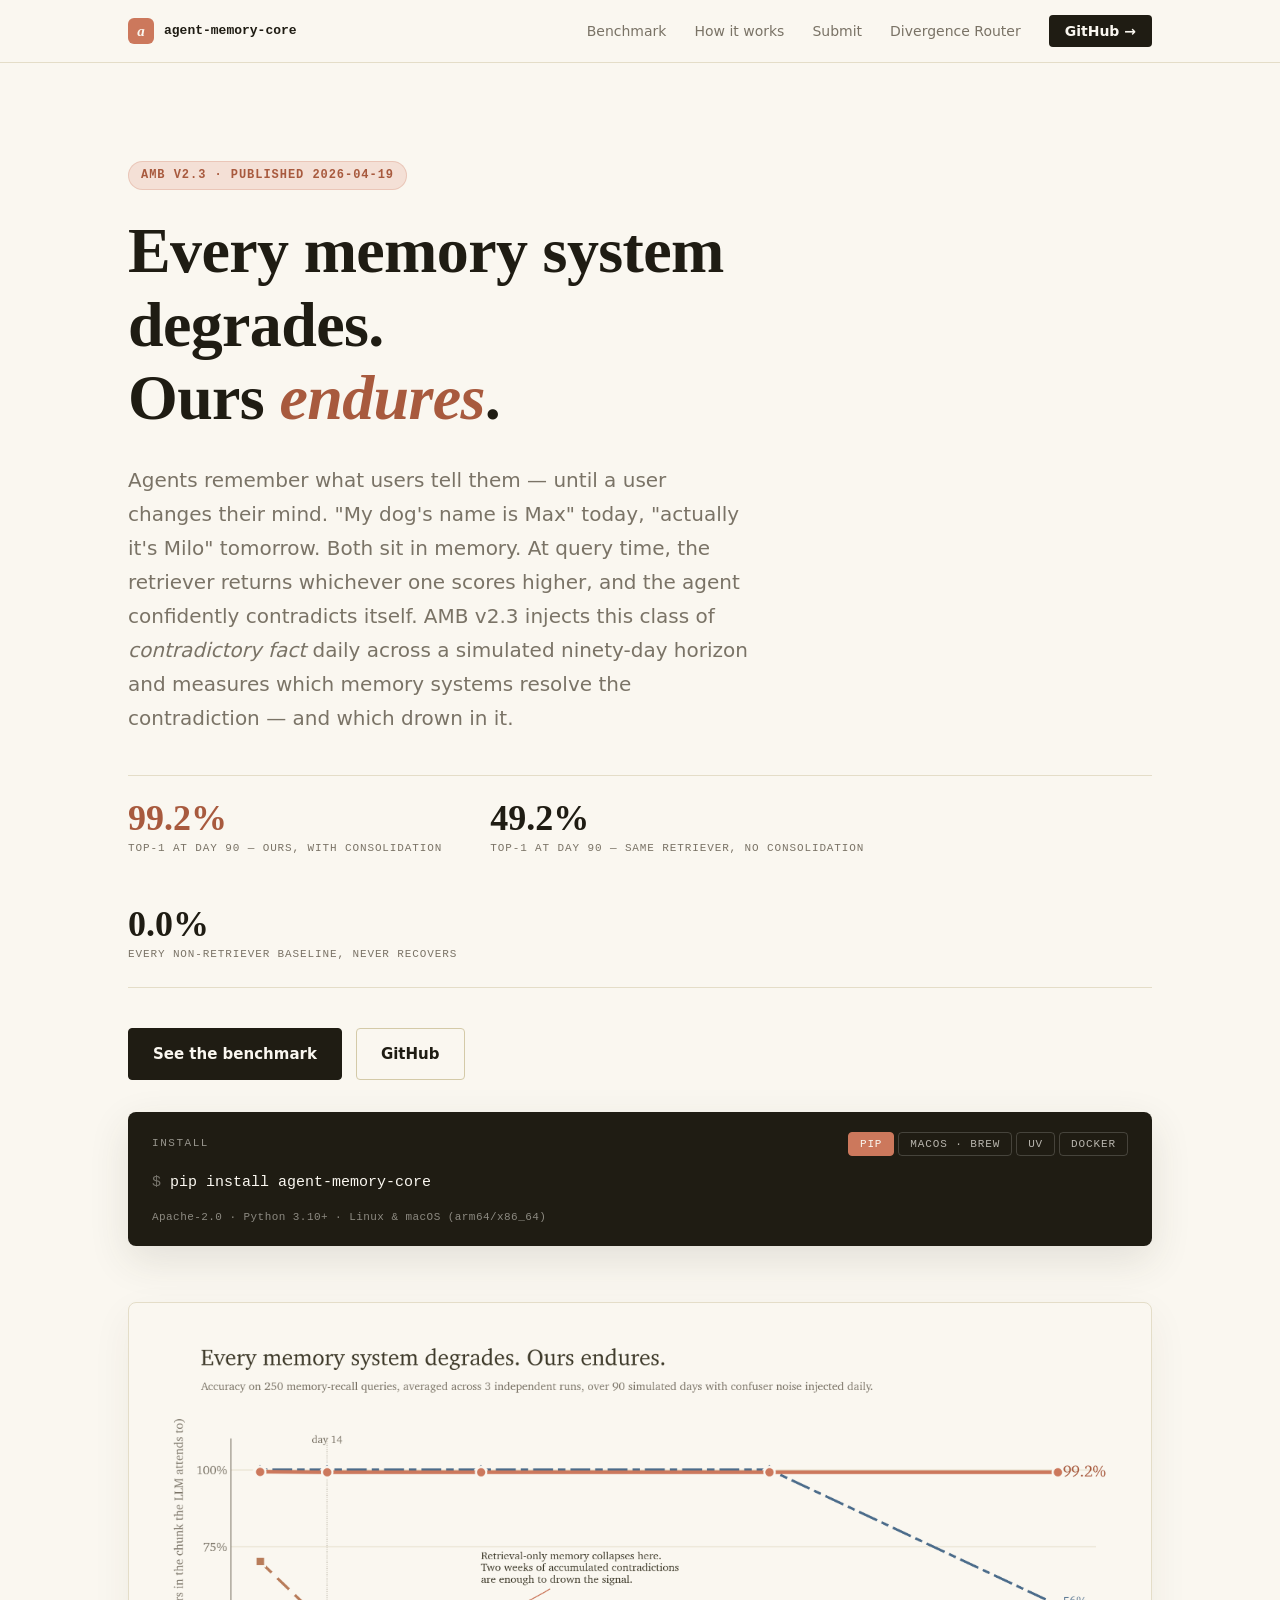
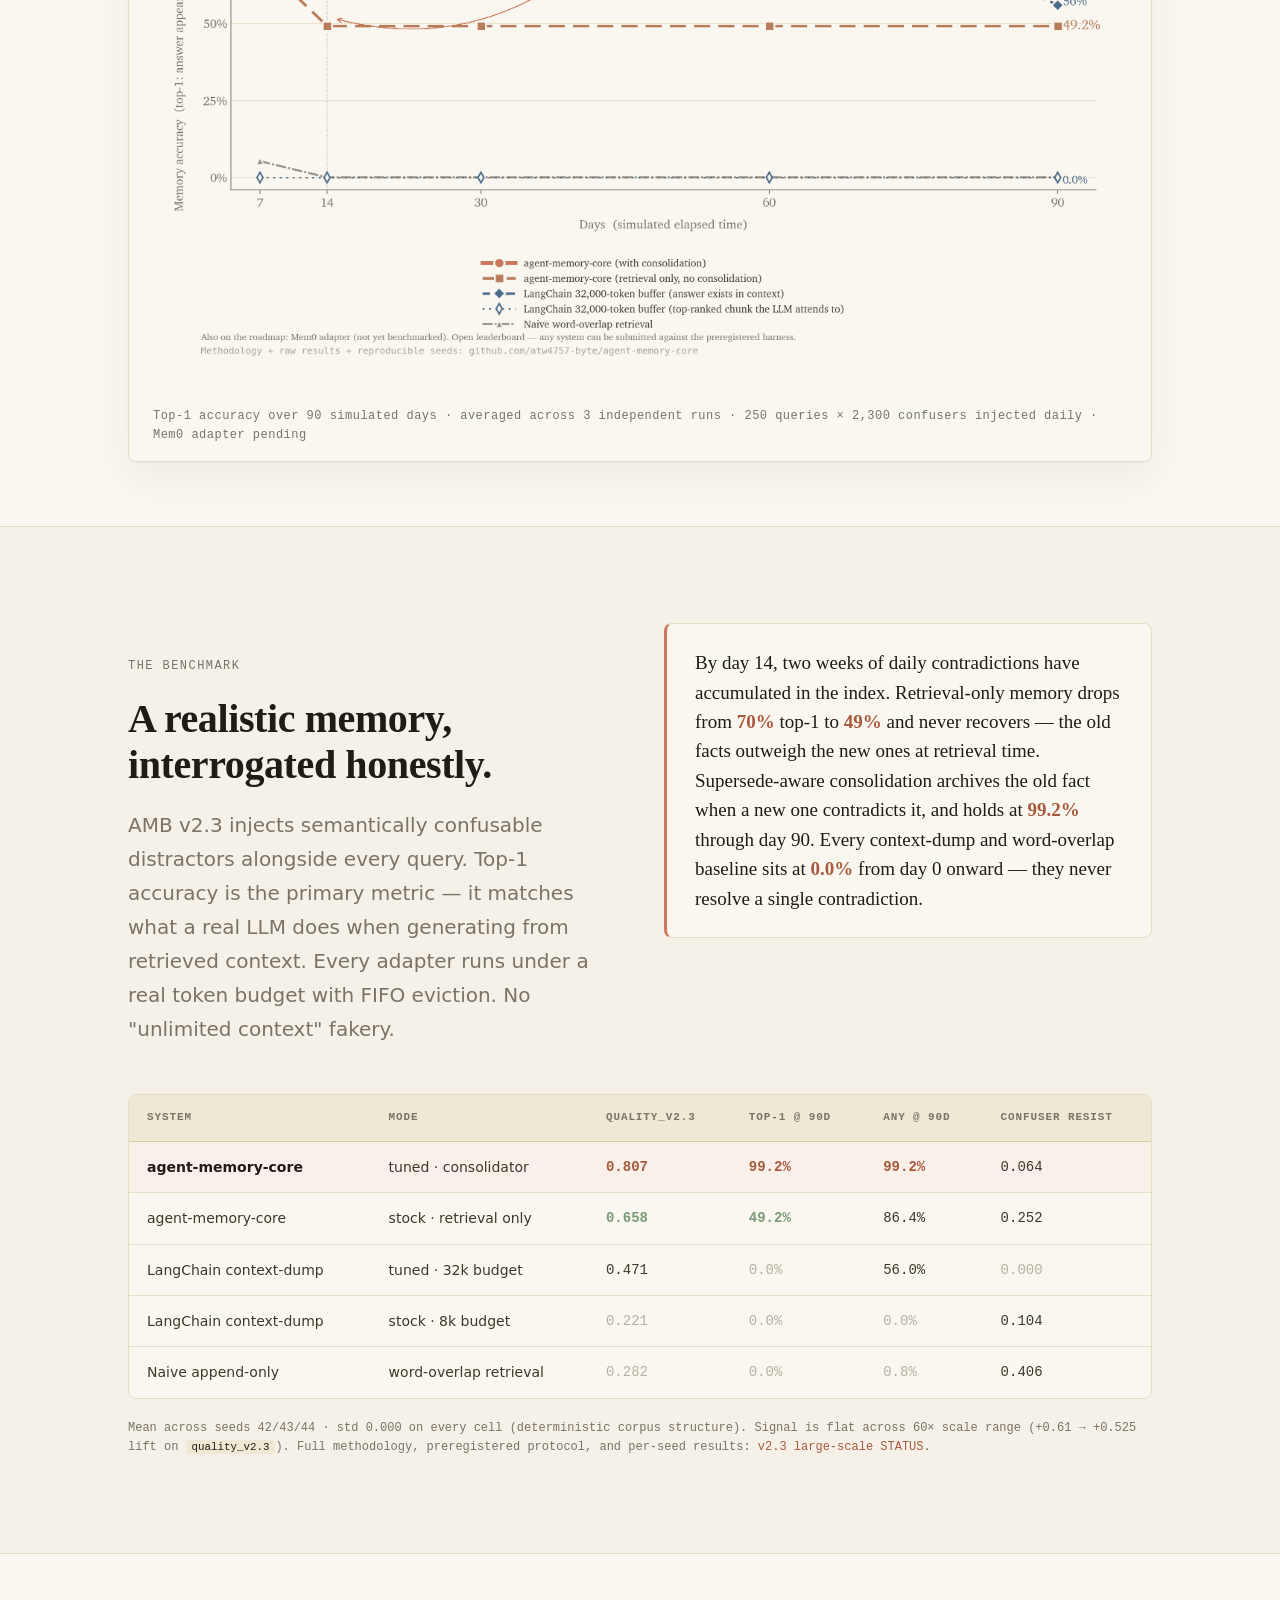
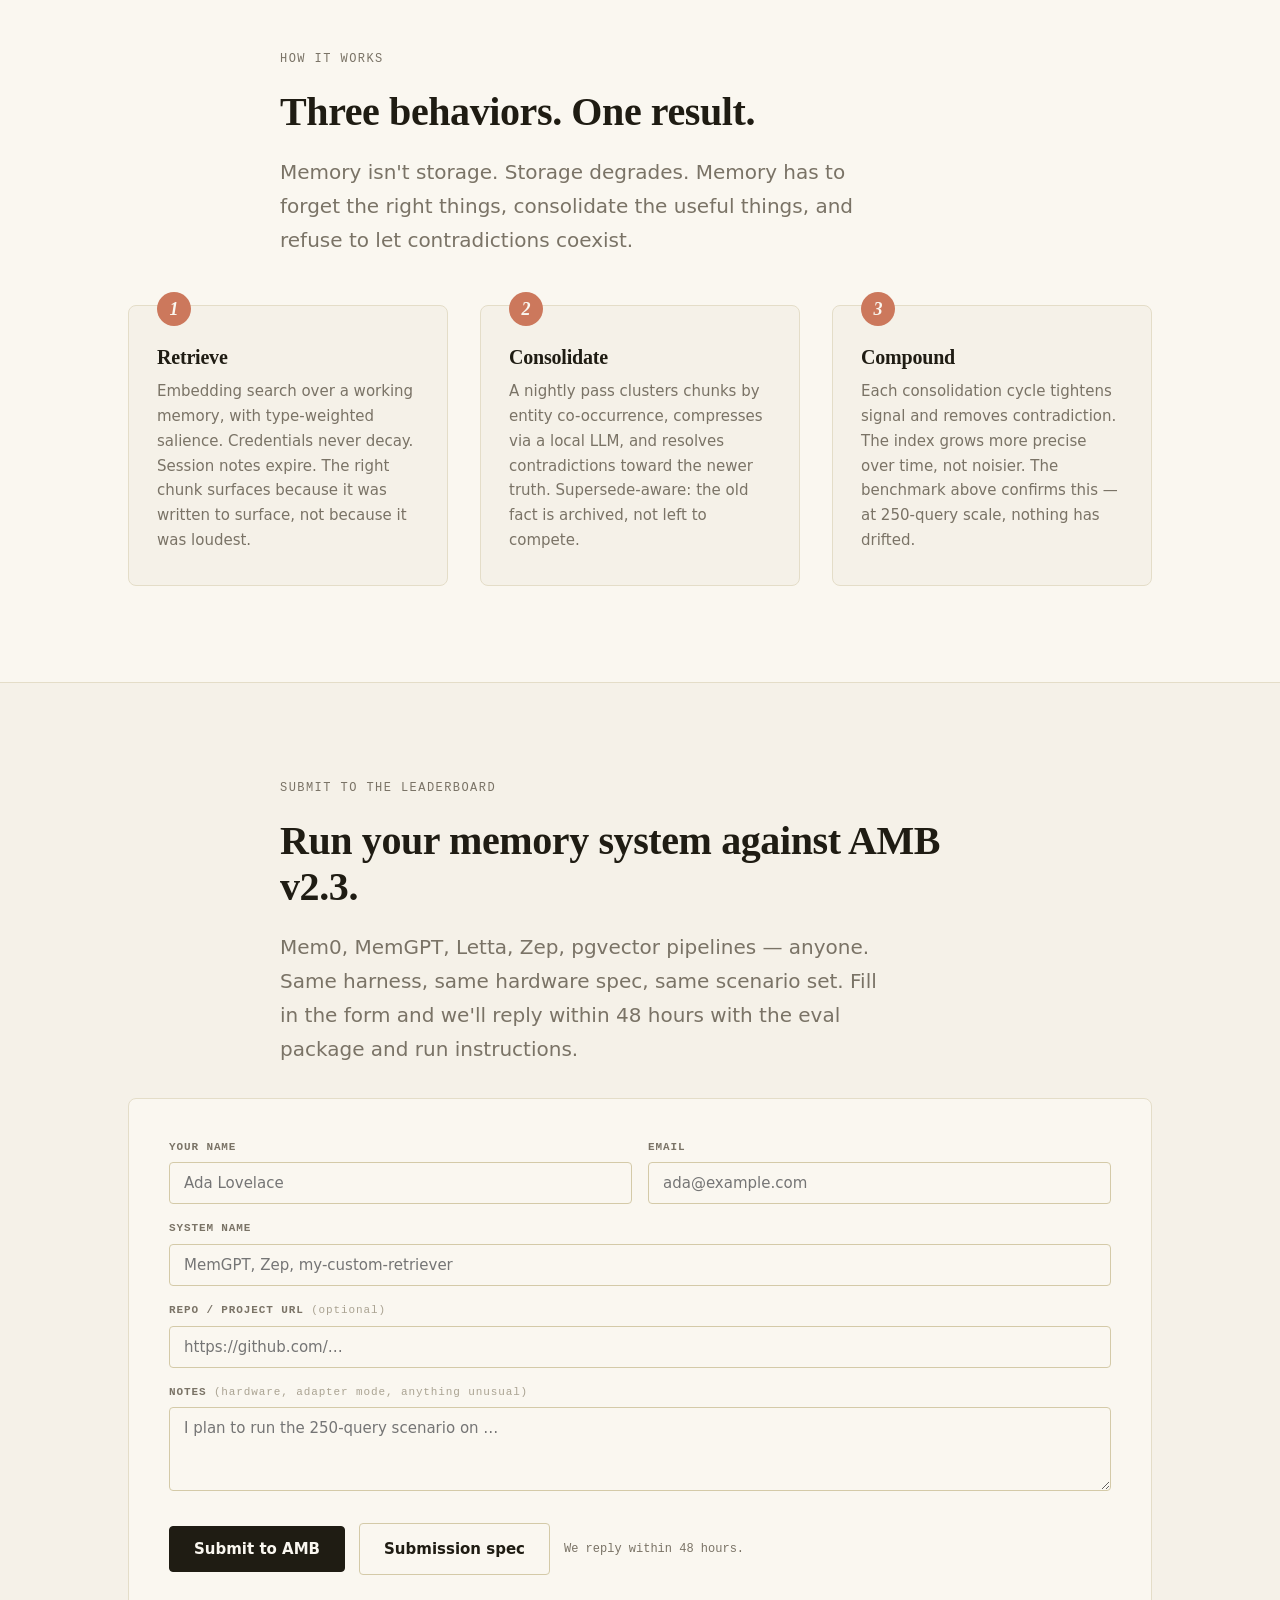
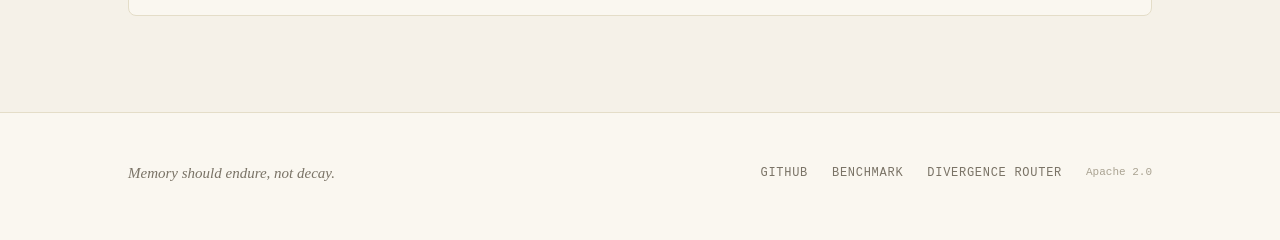
==== commit 8d3d3447: "AMC copy: define 'contradictory fact' in hero lede + fix stale 'second wave' framing - Hero lede now" ====
--- a/amc/index.html
+++ b/amc/index.html
@@ -310,7 +310,7 @@
       Ours <em>endures</em>.
     </h1>
     <p class="lede">
-      The Agentic Memory Benchmark v2.3 plants a contradictory fact on day zero, plants a second wave on day fourteen, then watches every memory system across a simulated ninety-day horizon. Below: what happens to each.
+      Agents remember what users tell them &mdash; until a user changes their mind. "My dog's name is Max" today, "actually it's Milo" tomorrow. Both sit in memory. At query time, the retriever returns whichever one scores higher, and the agent confidently contradicts itself. AMB v2.3 injects this class of <em>contradictory fact</em> daily across a simulated ninety-day horizon and measures which memory systems resolve the contradiction &mdash; and which drown in it.
     </p>
 
     <div class="hero-numbers">
@@ -371,7 +371,7 @@
         </p>
       </div>
       <blockquote class="bench-claim">
-        By day 14, the second wave of contradictions has landed. Retrieval-only memory drops from <strong>70%</strong> top-1 to <strong>49%</strong> and never recovers. Supersede-aware consolidation holds at <strong>99.2%</strong> and stays there through day 90. Every context-dump and word-overlap baseline sits at <strong>0.0%</strong> from day 0 to day 90 — they never resolve a single contradiction.
+        By day 14, two weeks of daily contradictions have accumulated in the index. Retrieval-only memory drops from <strong>70%</strong> top-1 to <strong>49%</strong> and never recovers &mdash; the old facts outweigh the new ones at retrieval time. Supersede-aware consolidation archives the old fact when a new one contradicts it, and holds at <strong>99.2%</strong> through day 90. Every context-dump and word-overlap baseline sits at <strong>0.0%</strong> from day 0 onward &mdash; they never resolve a single contradiction.
       </blockquote>
     </div>
 
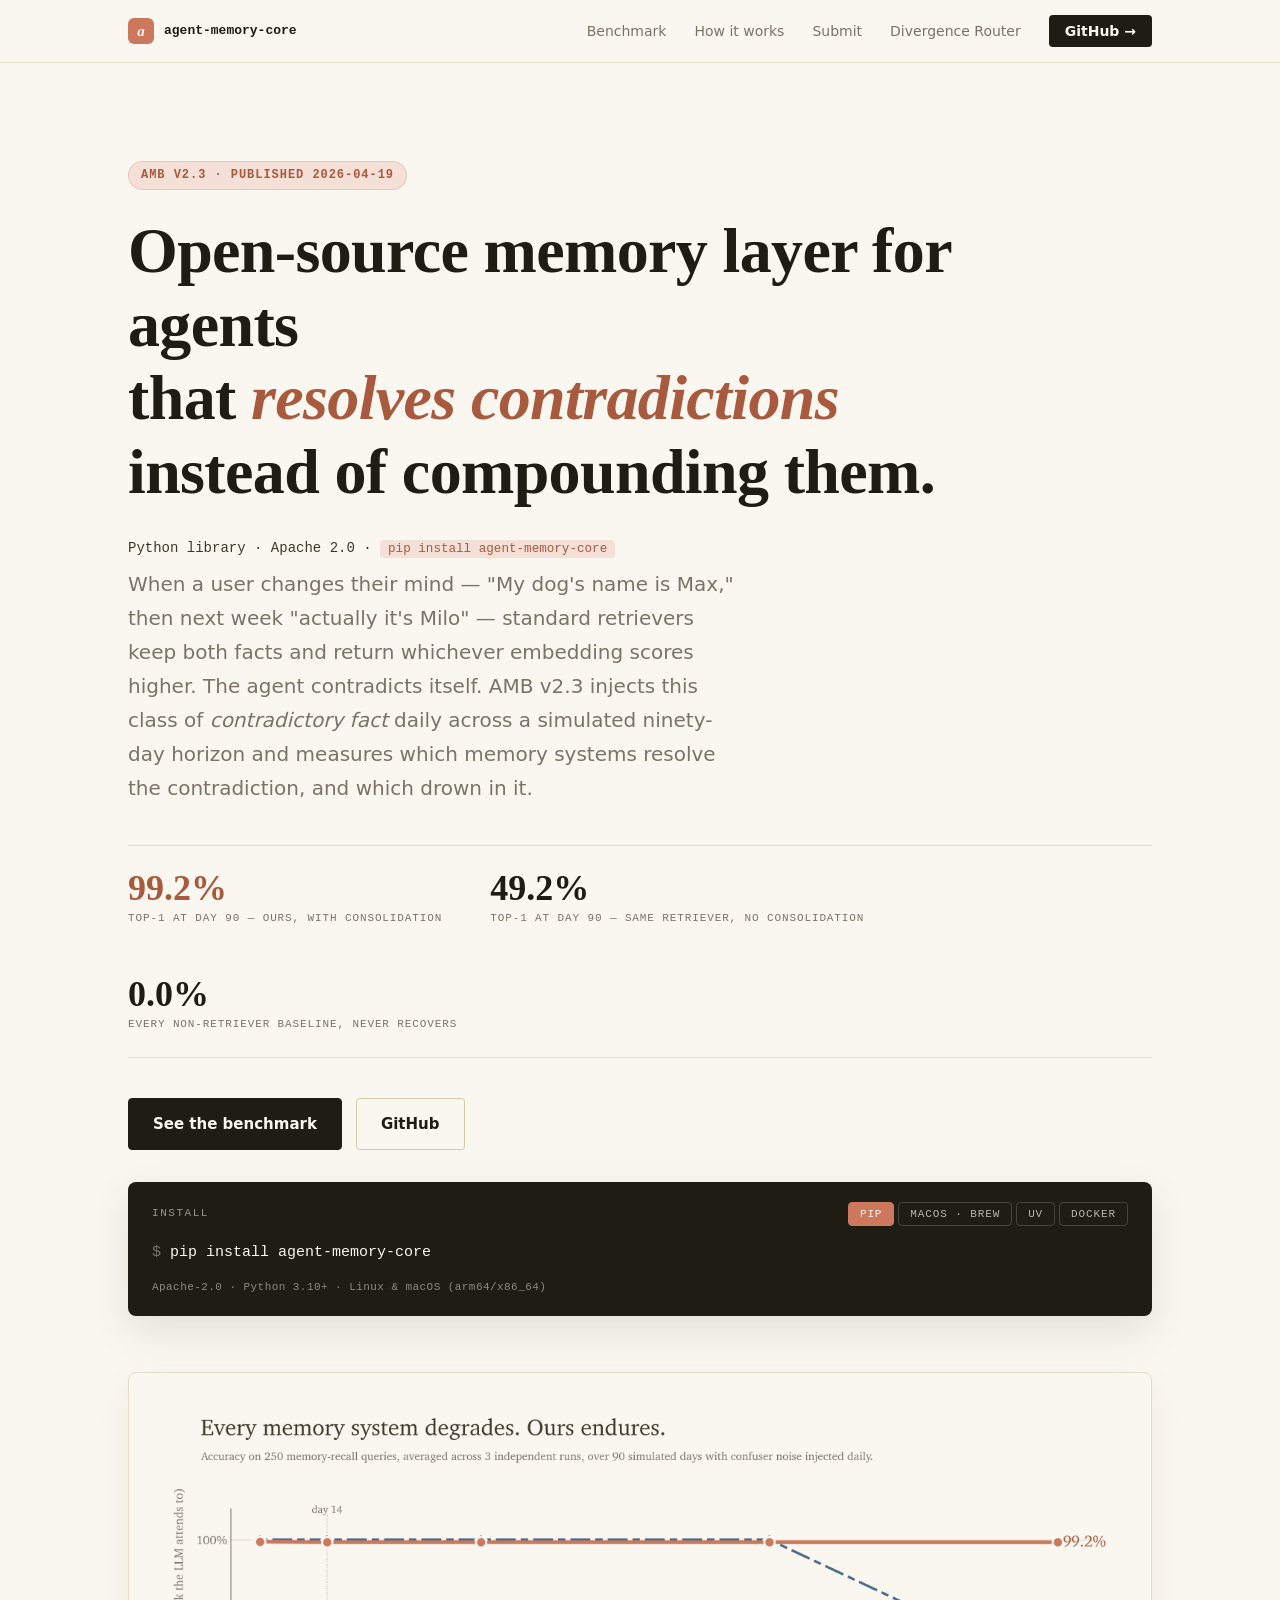
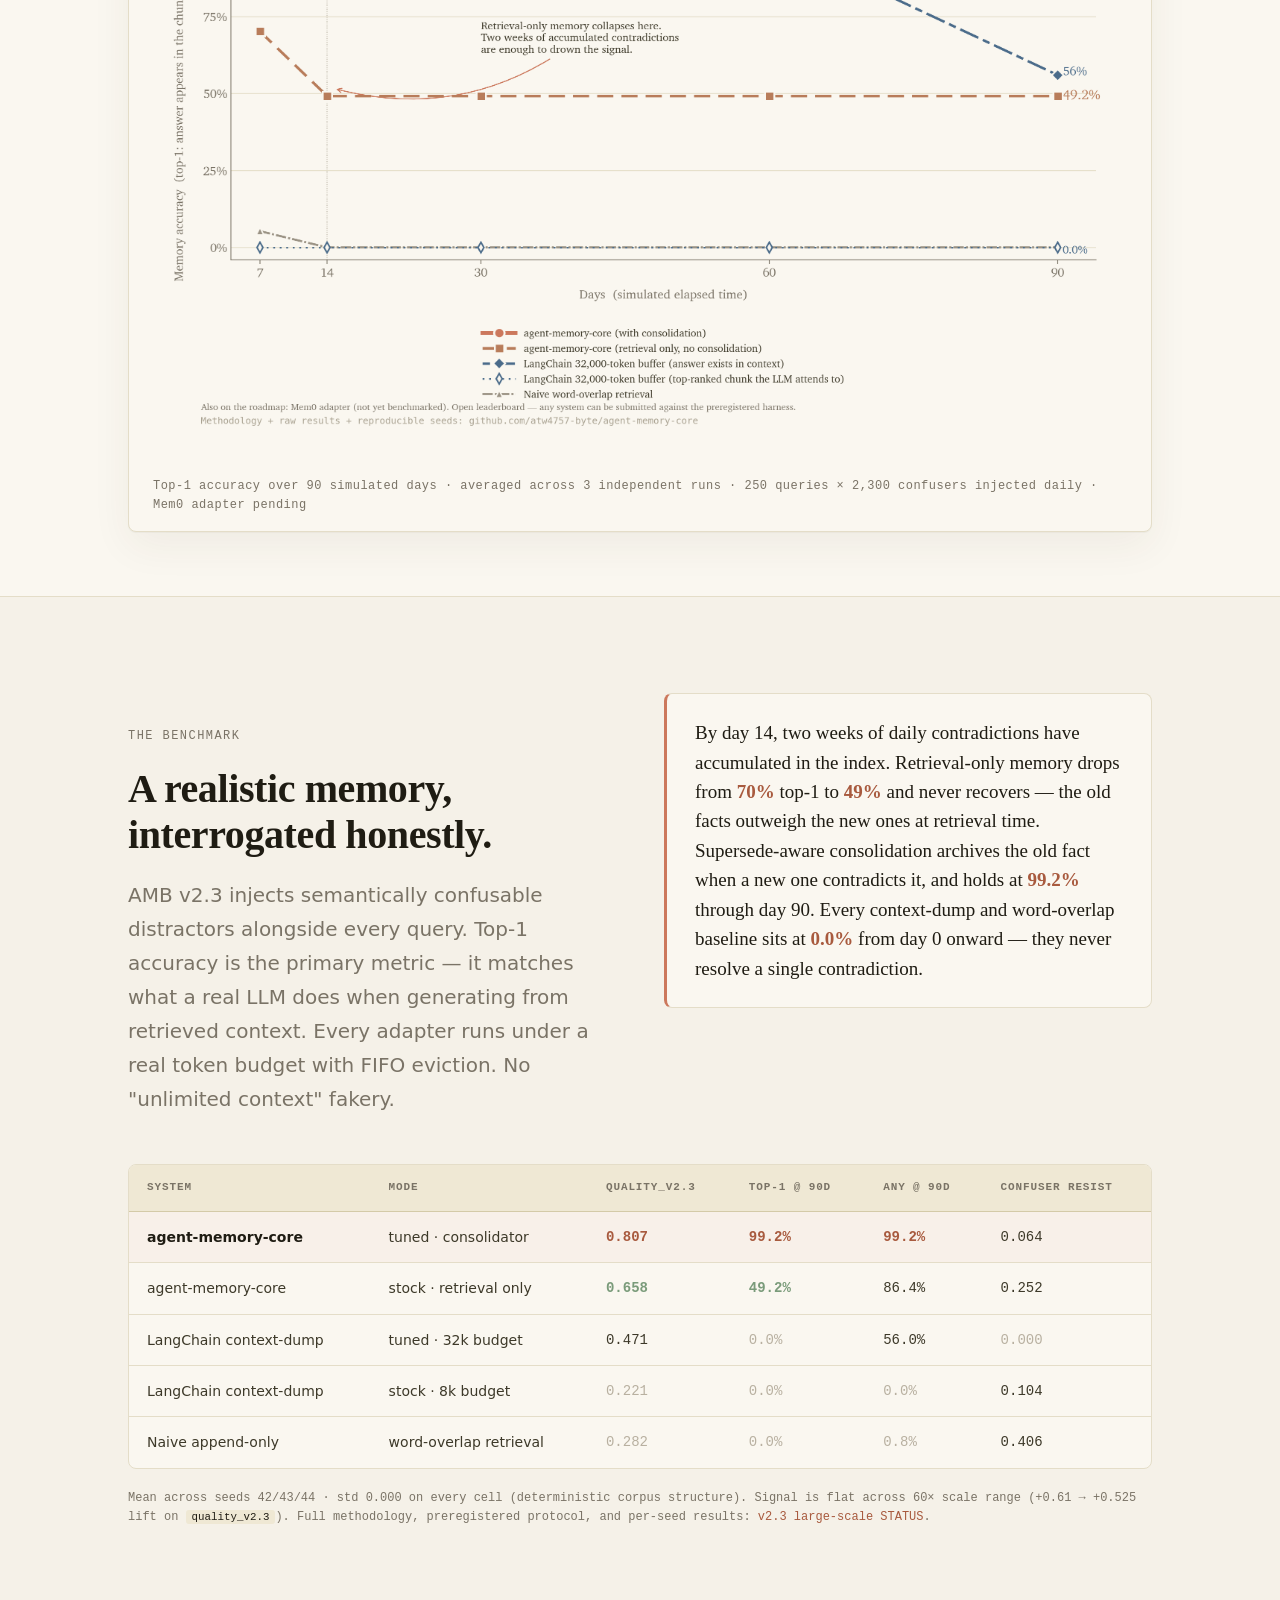
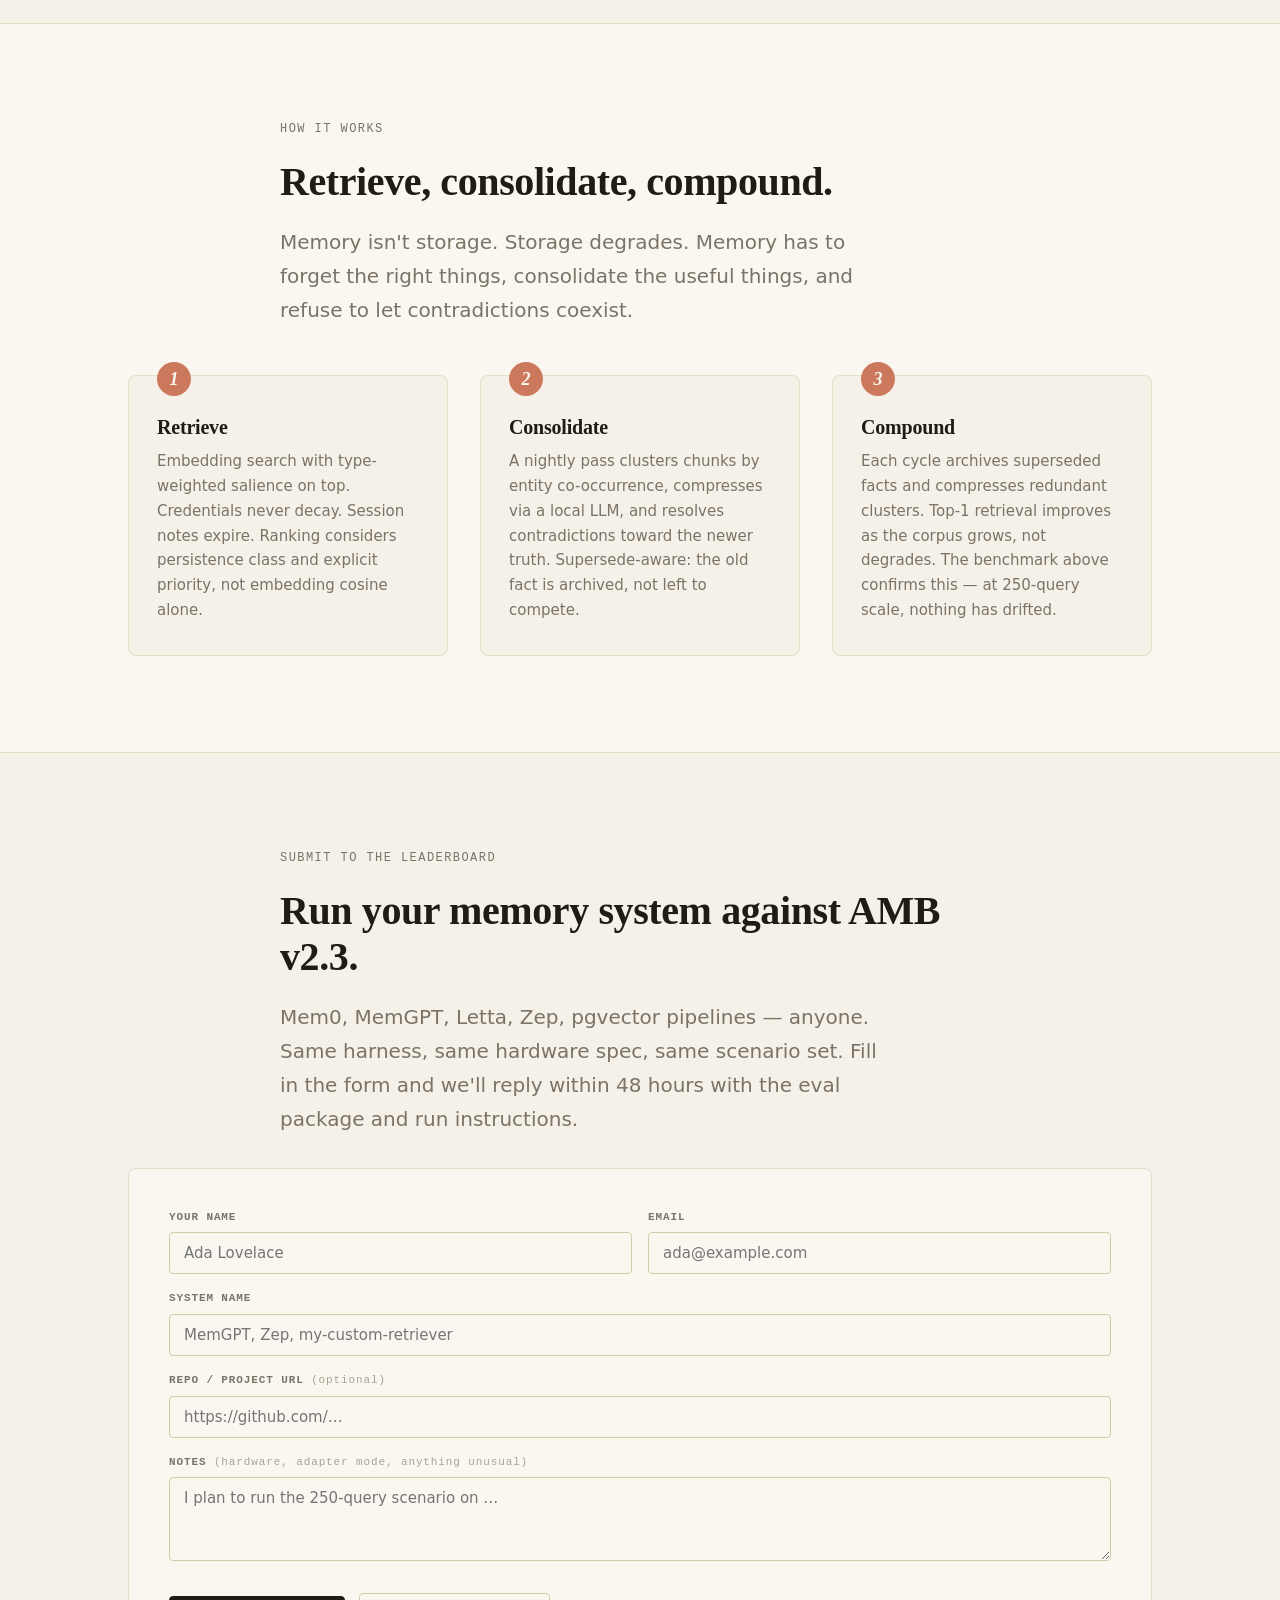
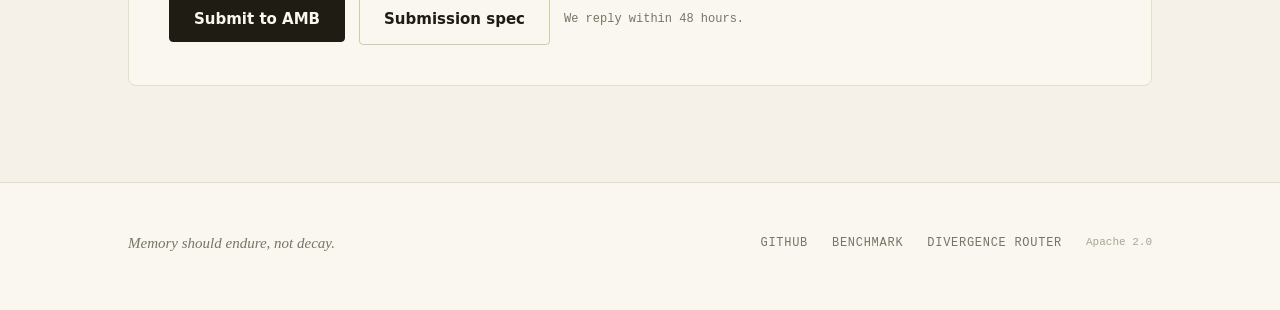
==== commit a76a6898: "amc: concrete hero — product framing for Show HN launch" ====
--- a/amc/index.html
+++ b/amc/index.html
@@ -99,6 +99,14 @@
     }
     .hero-headline { max-width: 860px; }
     .hero-headline em { font-style: italic; color: var(--accent-dk); }
+    .hero-meta {
+      font-family: var(--mono); font-size: 14px; color: var(--muted);
+      margin: 16px 0 8px 0;
+    }
+    .hero-meta code {
+      background: var(--accent-soft); padding: 2px 8px; border-radius: 4px;
+      color: var(--accent-dk);
+    }
     .hero-numbers {
       display: flex; gap: 48px; flex-wrap: wrap;
       margin: 40px 0 40px 0;
@@ -306,11 +314,12 @@
   <div class="container">
     <span class="hero-stamp">AMB v2.3 · Published 2026-04-19</span>
     <h1 class="hero-headline">
-      Every memory system degrades.<br>
-      Ours <em>endures</em>.
+      Open-source memory layer for agents<br>
+      that <em>resolves contradictions</em> instead of compounding them.
     </h1>
+    <p class="hero-meta">Python library · Apache 2.0 · <code>pip install agent-memory-core</code></p>
     <p class="lede">
-      Agents remember what users tell them &mdash; until a user changes their mind. "My dog's name is Max" today, "actually it's Milo" tomorrow. Both sit in memory. At query time, the retriever returns whichever one scores higher, and the agent confidently contradicts itself. AMB v2.3 injects this class of <em>contradictory fact</em> daily across a simulated ninety-day horizon and measures which memory systems resolve the contradiction &mdash; and which drown in it.
+      When a user changes their mind &mdash; "My dog's name is Max," then next week "actually it's Milo" &mdash; standard retrievers keep both facts and return whichever embedding scores higher. The agent contradicts itself. AMB v2.3 injects this class of <em>contradictory fact</em> daily across a simulated ninety-day horizon and measures which memory systems resolve the contradiction, and which drown in it.
     </p>
 
     <div class="hero-numbers">
@@ -443,7 +452,7 @@
   <div class="container">
     <div class="narrow" style="padding:0;">
       <div class="eyebrow">How it works</div>
-      <h2>Three behaviors. One result.</h2>
+      <h2>Retrieve, consolidate, compound.</h2>
       <p class="lede">
         Memory isn't storage. Storage degrades. Memory has to forget the right things, consolidate the useful things, and refuse to let contradictions coexist.
       </p>
@@ -453,7 +462,7 @@
       <div class="how-step">
         <div class="how-step-num">1</div>
         <h3>Retrieve</h3>
-        <p>Embedding search over a working memory, with type-weighted salience. Credentials never decay. Session notes expire. The right chunk surfaces because it was written to surface, not because it was loudest.</p>
+        <p>Embedding search with type-weighted salience on top. Credentials never decay. Session notes expire. Ranking considers persistence class and explicit priority, not embedding cosine alone.</p>
       </div>
       <div class="how-step">
         <div class="how-step-num">2</div>
@@ -463,7 +472,7 @@
       <div class="how-step">
         <div class="how-step-num">3</div>
         <h3>Compound</h3>
-        <p>Each consolidation cycle tightens signal and removes contradiction. The index grows more precise over time, not noisier. The benchmark above confirms this — at 250-query scale, nothing has drifted.</p>
+        <p>Each cycle archives superseded facts and compresses redundant clusters. Top-1 retrieval improves as the corpus grows, not degrades. The benchmark above confirms this &mdash; at 250-query scale, nothing has drifted.</p>
       </div>
     </div>
   </div>
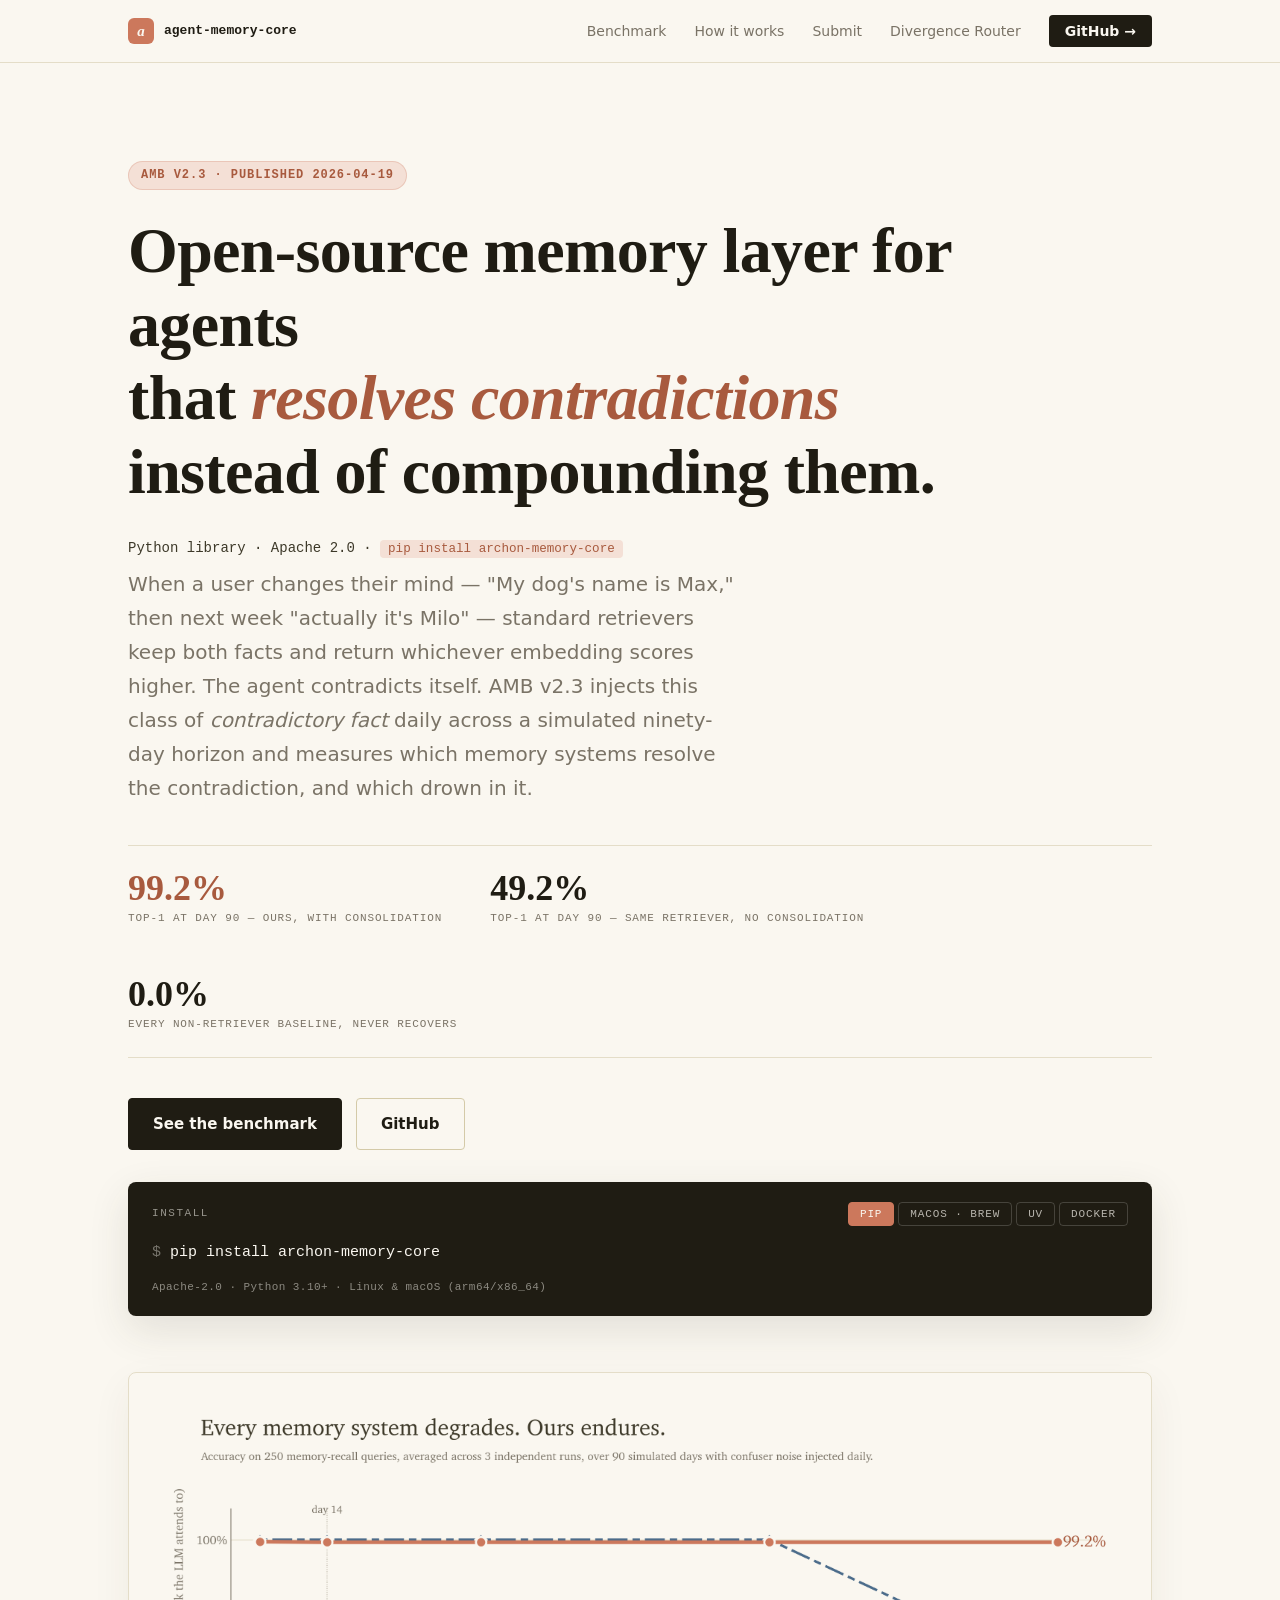
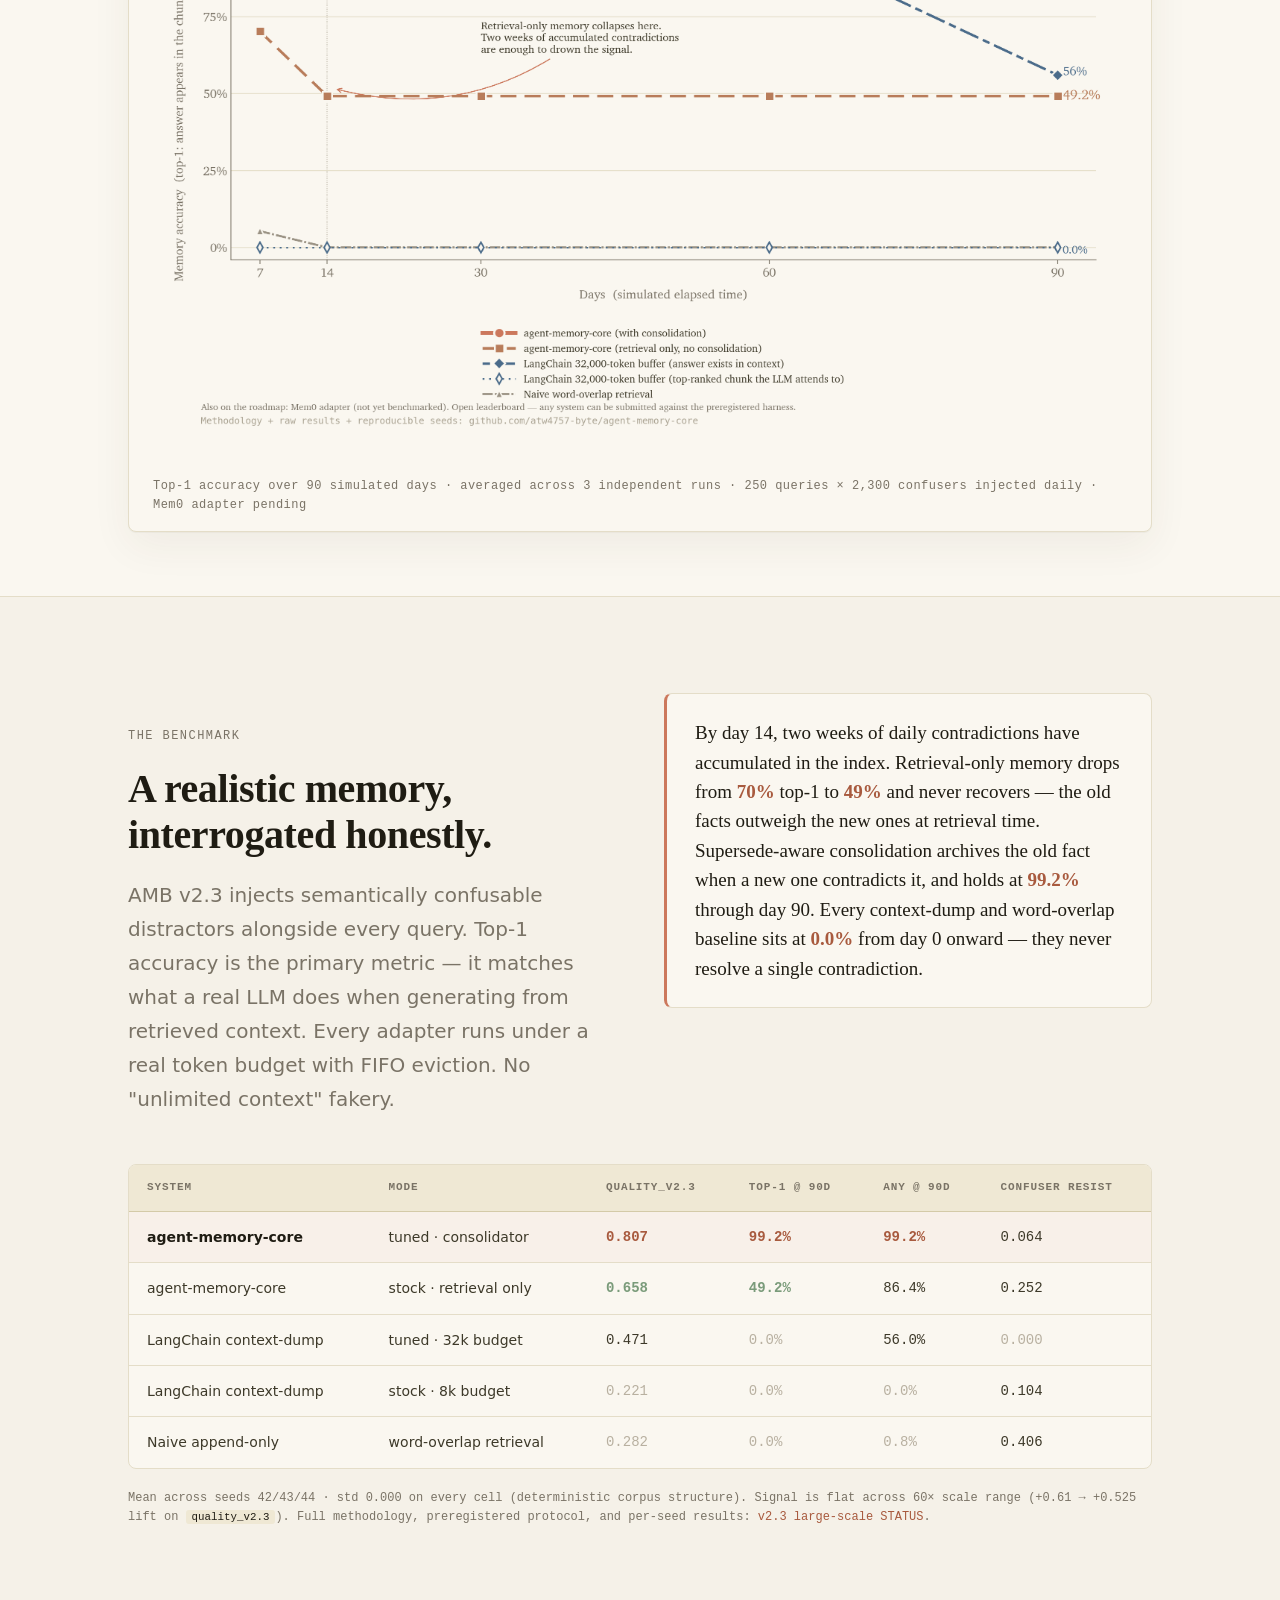
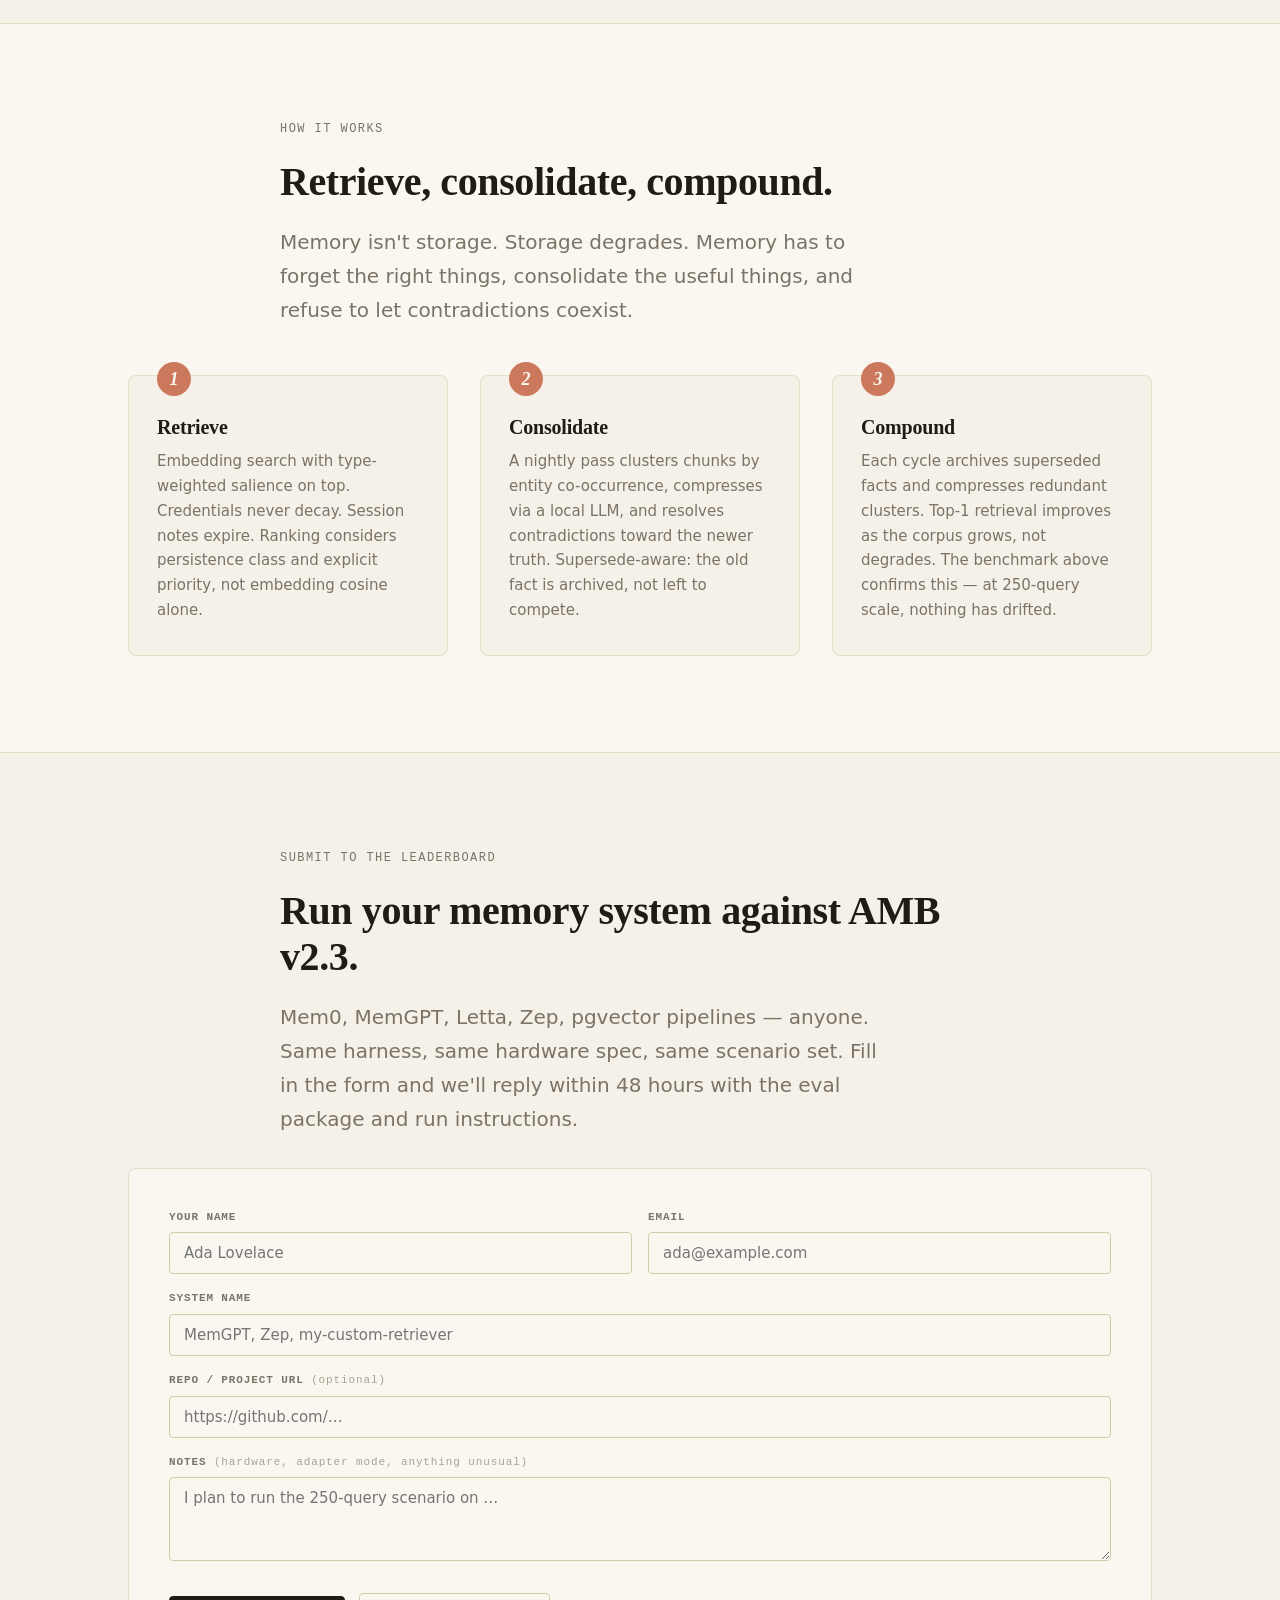
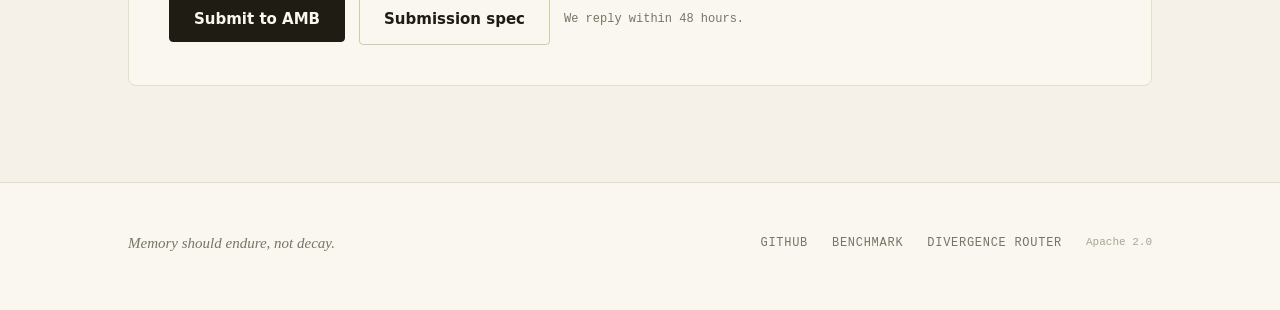
==== commit 79d4bca0: "amc: pip install archon-memory-core (pypi name collision pivot)" ====
--- a/amc/index.html
+++ b/amc/index.html
@@ -3,11 +3,11 @@
 <head>
   <meta charset="UTF-8">
   <meta name="viewport" content="width=device-width, initial-scale=1.0">
-  <meta name="description" content="Every memory system degrades. Ours endures. AMB v2.3: 99.2% top-1 accuracy at 250-query scale — every non-retriever baseline scores 0.0%.">
-  <meta property="og:title" content="agent-memory-core — Every memory system degrades. Ours endures.">
-  <meta property="og:description" content="AMB v2.3 · 3-seed grid · 99.2% top-1 vs 0.0% for every non-retriever baseline at 250-query scale.">
+  <meta name="description" content="Open-source memory layer for agents that resolves contradictions instead of compounding them. AMB v2.3: 99.2% top-1 vs 0% for every non-retriever baseline at 250-query scale.">
+  <meta property="og:title" content="agent-memory-core — resolves contradictions, doesn't compound them">
+  <meta property="og:description" content="Open-source memory layer for agents. AMB v2.3 preregistered benchmark: 99.2% top-1 vs 0% for every non-retriever baseline. pip install archon-memory-core.">
   <meta property="og:image" content="/images/amb-v23-og.png?v=20260420a">
-  <title>agent-memory-core — Every memory system degrades. Ours endures.</title>
+  <title>agent-memory-core — open-source memory layer for agents</title>
 
   <style>
     :root {
@@ -317,7 +317,7 @@
       Open-source memory layer for agents<br>
       that <em>resolves contradictions</em> instead of compounding them.
     </h1>
-    <p class="hero-meta">Python library · Apache 2.0 · <code>pip install agent-memory-core</code></p>
+    <p class="hero-meta">Python library · Apache 2.0 · <code>pip install archon-memory-core</code></p>
     <p class="lede">
       When a user changes their mind &mdash; "My dog's name is Max," then next week "actually it's Milo" &mdash; standard retrievers keep both facts and return whichever embedding scores higher. The agent contradicts itself. AMB v2.3 injects this class of <em>contradictory fact</em> daily across a simulated ninety-day horizon and measures which memory systems resolve the contradiction, and which drown in it.
     </p>
@@ -352,9 +352,9 @@
           <button type="button" class="install-tab" data-target="cmd-docker" role="tab" aria-selected="false">Docker</button>
         </div>
       </div>
-      <div class="install-cmd" id="cmd-pip" role="tabpanel"><span class="prompt">$ </span>pip install agent-memory-core</div>
+      <div class="install-cmd" id="cmd-pip" role="tabpanel"><span class="prompt">$ </span>pip install archon-memory-core</div>
       <div class="install-cmd" id="cmd-brew" role="tabpanel" hidden><span class="prompt">$ </span>brew install atw4757-byte/tap/agent-memory-core</div>
-      <div class="install-cmd" id="cmd-uv" role="tabpanel" hidden><span class="prompt">$ </span>uv add agent-memory-core</div>
+      <div class="install-cmd" id="cmd-uv" role="tabpanel" hidden><span class="prompt">$ </span>uv add archon-memory-core</div>
       <div class="install-cmd" id="cmd-docker" role="tabpanel" hidden><span class="prompt">$ </span>docker run <span class="flag">--rm</span> ghcr.io/atw4757-byte/agent-memory-core:latest</div>
       <div class="install-foot">Apache-2.0 · Python 3.10+ · Linux &amp; macOS (arm64/x86_64)</div>
     </div>
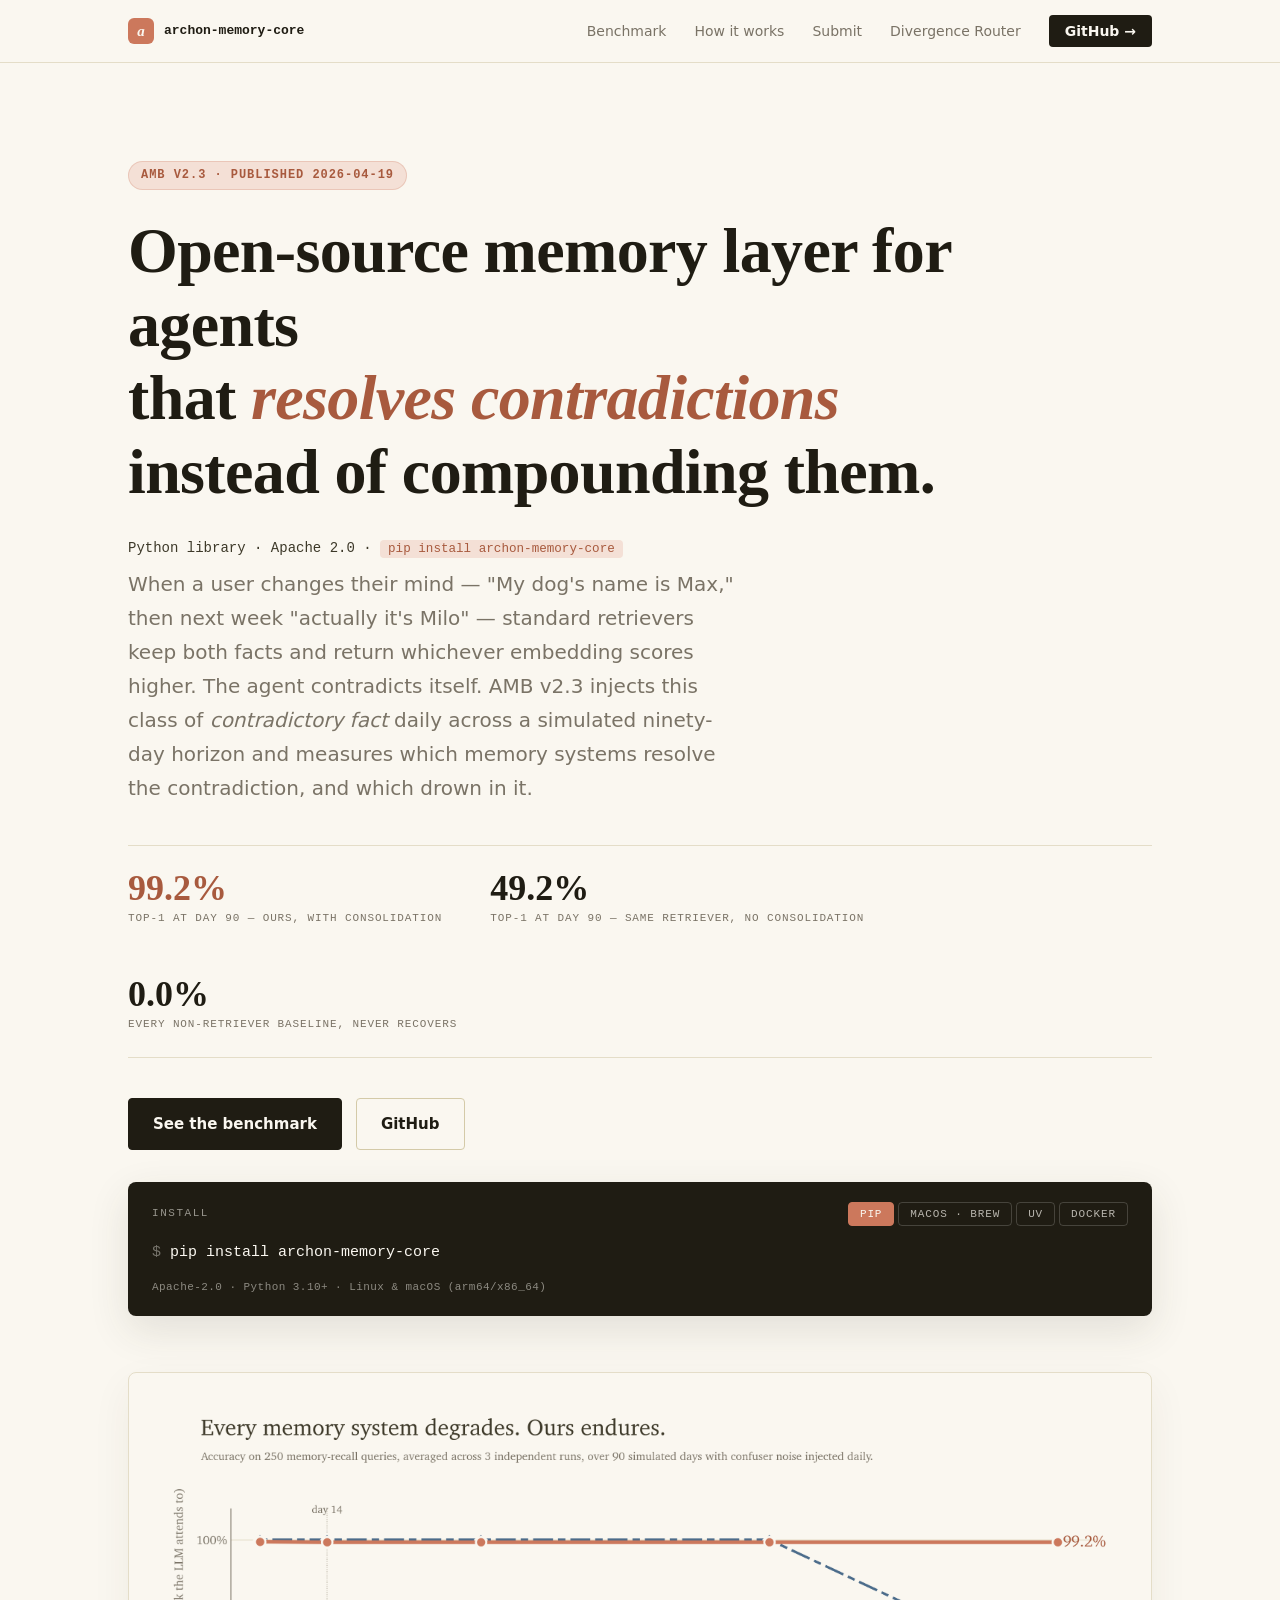
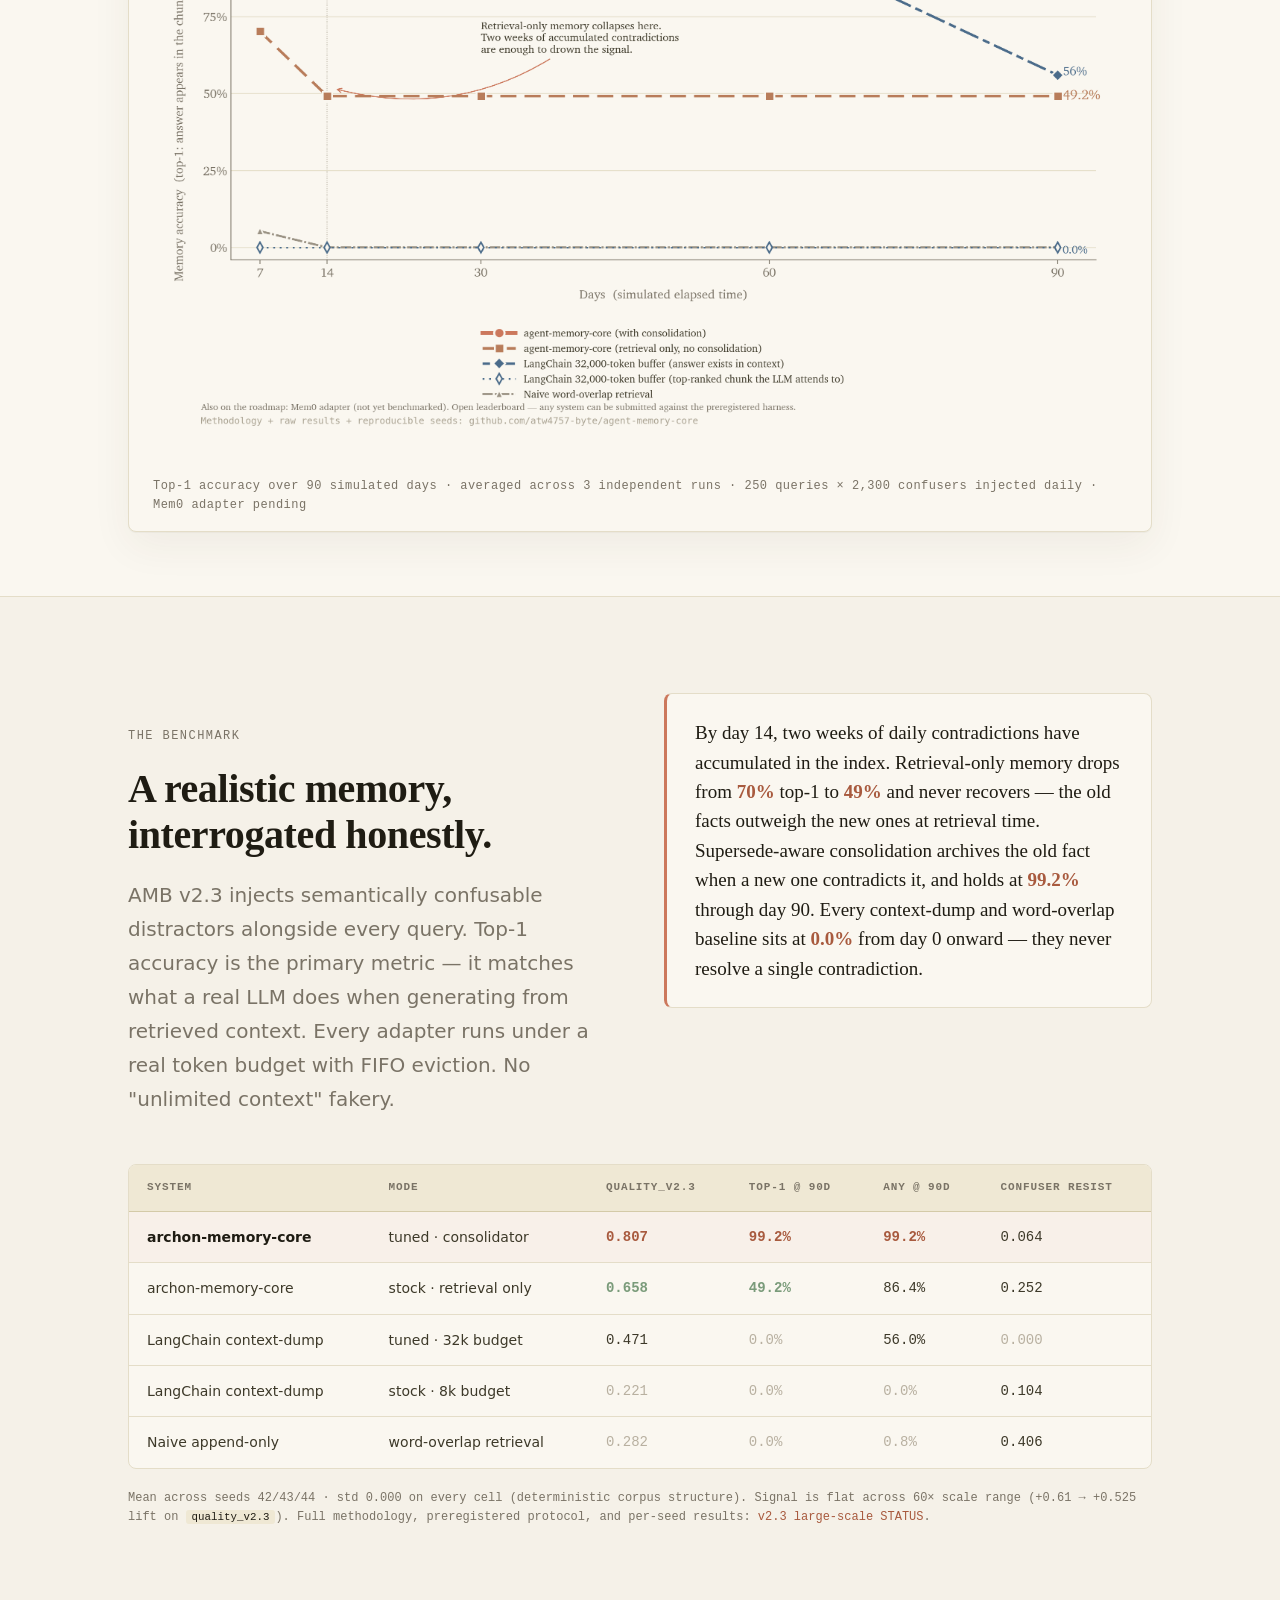
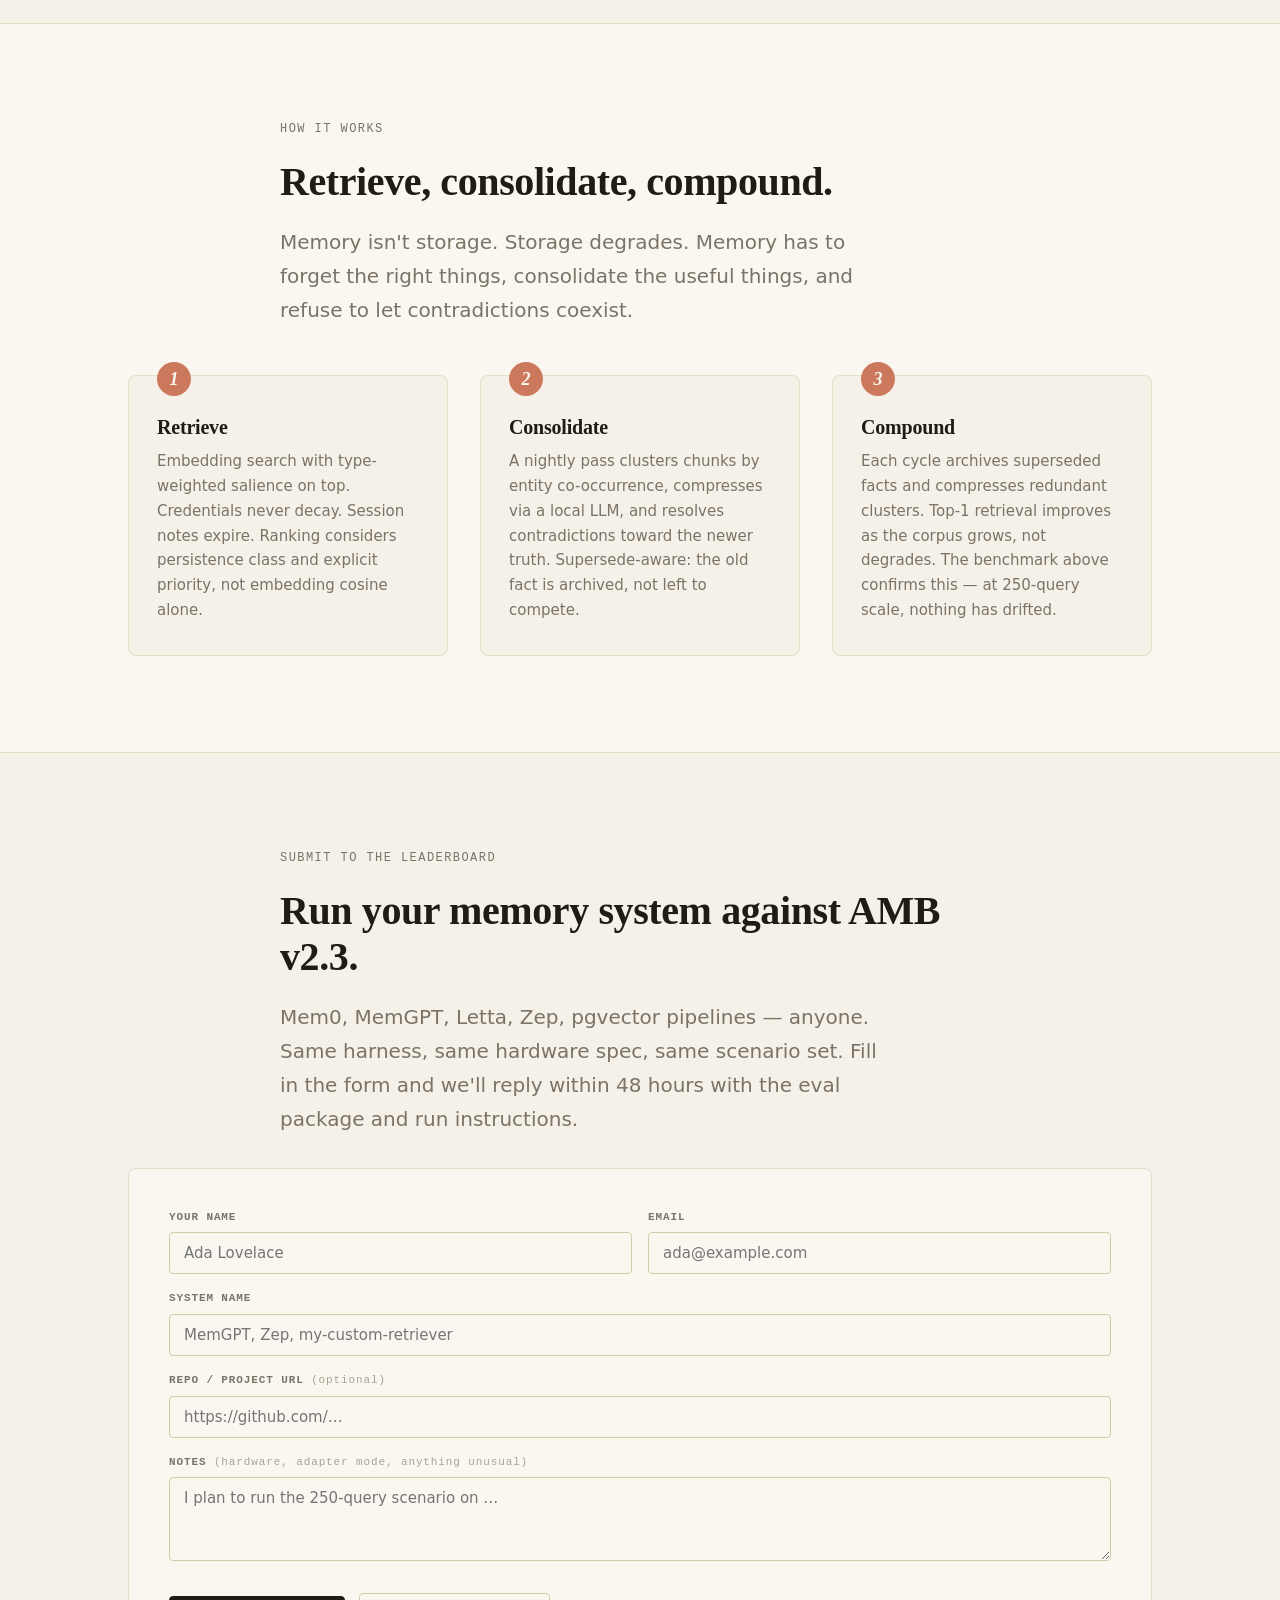
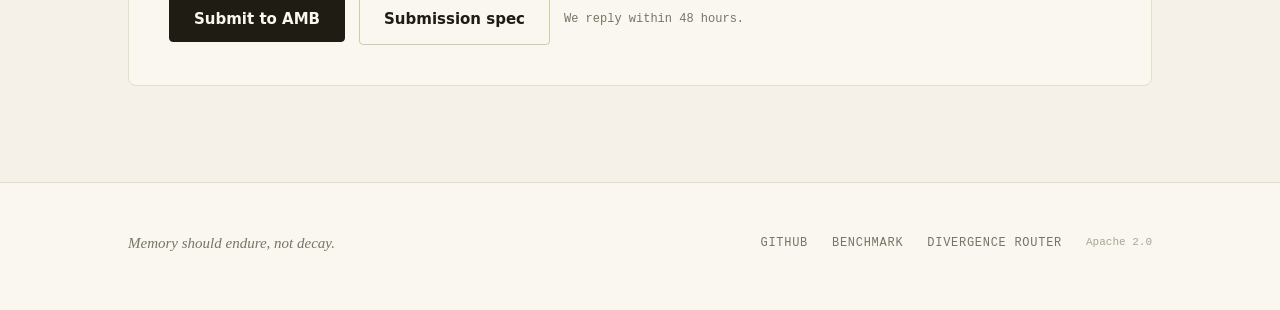
==== commit ae8c349b: "amc: full rebrand → archon-memory-core (title, nav, chart labels, install lines, repo links)" ====
--- a/amc/index.html
+++ b/amc/index.html
@@ -4,10 +4,10 @@
   <meta charset="UTF-8">
   <meta name="viewport" content="width=device-width, initial-scale=1.0">
   <meta name="description" content="Open-source memory layer for agents that resolves contradictions instead of compounding them. AMB v2.3: 99.2% top-1 vs 0% for every non-retriever baseline at 250-query scale.">
-  <meta property="og:title" content="agent-memory-core — resolves contradictions, doesn't compound them">
+  <meta property="og:title" content="archon-memory-core — resolves contradictions, doesn't compound them">
   <meta property="og:description" content="Open-source memory layer for agents. AMB v2.3 preregistered benchmark: 99.2% top-1 vs 0% for every non-retriever baseline. pip install archon-memory-core.">
   <meta property="og:image" content="/images/amb-v23-og.png?v=20260420a">
-  <title>agent-memory-core — open-source memory layer for agents</title>
+  <title>archon-memory-core — open-source memory layer for agents</title>
 
   <style>
     :root {
@@ -297,14 +297,14 @@
   <div class="nav-inner">
     <a href="/amc/" class="nav-brand">
       <span class="nav-mark">a</span>
-      <span>agent-memory-core</span>
+      <span>archon-memory-core</span>
     </a>
     <ul class="nav-links">
       <li><a href="#benchmark">Benchmark</a></li>
       <li><a href="#how">How it works</a></li>
       <li><a href="#submit">Submit</a></li>
       <li><a href="/">Divergence Router</a></li>
-      <li><a href="https://github.com/atw4757-byte/agent-memory-core" target="_blank" rel="noopener" class="nav-cta">GitHub →</a></li>
+      <li><a href="https://github.com/atw4757-byte/archon-memory-core" target="_blank" rel="noopener" class="nav-cta">GitHub →</a></li>
     </ul>
   </div>
 </nav>
@@ -339,10 +339,10 @@
 
     <div class="cta-row">
       <a href="#benchmark" class="btn btn-primary">See the benchmark</a>
-      <a href="https://github.com/atw4757-byte/agent-memory-core" target="_blank" rel="noopener" class="btn btn-ghost">GitHub</a>
-    </div>
-
-    <div class="install reveal" role="region" aria-label="Install agent-memory-core">
+      <a href="https://github.com/atw4757-byte/archon-memory-core" target="_blank" rel="noopener" class="btn btn-ghost">GitHub</a>
+    </div>
+
+    <div class="install reveal" role="region" aria-label="Install archon-memory-core">
       <div class="install-head">
         <span class="install-label">Install</span>
         <div class="install-tabs" role="tablist">
@@ -353,14 +353,14 @@
         </div>
       </div>
       <div class="install-cmd" id="cmd-pip" role="tabpanel"><span class="prompt">$ </span>pip install archon-memory-core</div>
-      <div class="install-cmd" id="cmd-brew" role="tabpanel" hidden><span class="prompt">$ </span>brew install atw4757-byte/tap/agent-memory-core</div>
+      <div class="install-cmd" id="cmd-brew" role="tabpanel" hidden><span class="prompt">$ </span>brew install atw4757-byte/tap/archon-memory-core</div>
       <div class="install-cmd" id="cmd-uv" role="tabpanel" hidden><span class="prompt">$ </span>uv add archon-memory-core</div>
-      <div class="install-cmd" id="cmd-docker" role="tabpanel" hidden><span class="prompt">$ </span>docker run <span class="flag">--rm</span> ghcr.io/atw4757-byte/agent-memory-core:latest</div>
+      <div class="install-cmd" id="cmd-docker" role="tabpanel" hidden><span class="prompt">$ </span>docker run <span class="flag">--rm</span> ghcr.io/atw4757-byte/archon-memory-core:latest</div>
       <div class="install-foot">Apache-2.0 · Python 3.10+ · Linux &amp; macOS (arm64/x86_64)</div>
     </div>
 
     <figure class="hero-chart reveal">
-      <img src="/images/amb-v23-degradation.png?v=20260420a" alt="AMB v2.3 — Memory accuracy across a simulated 90-day horizon. agent-memory-core with consolidation holds at 99.2%; retrieval-only collapses to 49.2% after 13 days of daily confuser injection; LangChain 32,000-token buffer has the answer in context but its top-ranked chunk is noise — 0.0% top-1 throughout; naive word-overlap flat at 0%.">
+      <img src="/images/amb-v23-degradation.png?v=20260420a" alt="AMB v2.3 — Memory accuracy across a simulated 90-day horizon. archon-memory-core with consolidation holds at 99.2%; retrieval-only collapses to 49.2% after 13 days of daily confuser injection; LangChain 32,000-token buffer has the answer in context but its top-ranked chunk is noise — 0.0% top-1 throughout; naive word-overlap flat at 0%.">
       <figcaption class="hero-chart-caption">
         Top-1 accuracy over 90 simulated days · averaged across 3 independent runs · 250 queries × 2,300 confusers injected daily · Mem0 adapter pending
       </figcaption>
@@ -398,7 +398,7 @@
         </thead>
         <tbody>
           <tr class="highlight">
-            <td>agent-memory-core</td>
+            <td>archon-memory-core</td>
             <td>tuned · consolidator</td>
             <td class="mono-num best">0.807</td>
             <td class="mono-num best">99.2%</td>
@@ -406,7 +406,7 @@
             <td class="mono-num">0.064</td>
           </tr>
           <tr>
-            <td>agent-memory-core</td>
+            <td>archon-memory-core</td>
             <td>stock · retrieval only</td>
             <td class="mono-num mid">0.658</td>
             <td class="mono-num mid">49.2%</td>
@@ -442,7 +442,7 @@
     </div>
 
     <p class="bench-footnote">
-      Mean across seeds 42/43/44 · std 0.000 on every cell (deterministic corpus structure). Signal is flat across 60× scale range (+0.61 → +0.525 lift on <code>quality_v2.3</code>). Full methodology, preregistered protocol, and per-seed results: <a href="https://github.com/atw4757-byte/agent-memory-core/blob/main/benchmark/amb_v2/results/v2.3/large/STATUS.md" target="_blank" rel="noopener">v2.3 large-scale STATUS</a>.
+      Mean across seeds 42/43/44 · std 0.000 on every cell (deterministic corpus structure). Signal is flat across 60× scale range (+0.61 → +0.525 lift on <code>quality_v2.3</code>). Full methodology, preregistered protocol, and per-seed results: <a href="https://github.com/atw4757-byte/archon-memory-core/blob/main/benchmark/amb_v2/results/v2.3/large/STATUS.md" target="_blank" rel="noopener">v2.3 large-scale STATUS</a>.
     </p>
   </div>
 </section>
@@ -522,7 +522,7 @@
 
         <div class="form-actions">
           <button type="submit" class="btn btn-primary">Submit to AMB</button>
-          <a href="https://github.com/atw4757-byte/agent-memory-core/blob/main/benchmark/LEADERBOARD.md" target="_blank" rel="noopener" class="btn btn-ghost">Submission spec</a>
+          <a href="https://github.com/atw4757-byte/archon-memory-core/blob/main/benchmark/LEADERBOARD.md" target="_blank" rel="noopener" class="btn btn-ghost">Submission spec</a>
           <span class="meta">We reply within 48 hours.</span>
         </div>
       </form>
@@ -535,8 +535,8 @@
     <div class="footer-inner">
       <div class="footer-brand">Memory should endure, not decay.</div>
       <div class="footer-links">
-        <a href="https://github.com/atw4757-byte/agent-memory-core" target="_blank" rel="noopener">GitHub</a>
-        <a href="https://github.com/atw4757-byte/agent-memory-core/tree/main/benchmark" target="_blank" rel="noopener">Benchmark</a>
+        <a href="https://github.com/atw4757-byte/archon-memory-core" target="_blank" rel="noopener">GitHub</a>
+        <a href="https://github.com/atw4757-byte/archon-memory-core/tree/main/benchmark" target="_blank" rel="noopener">Benchmark</a>
         <a href="/">Divergence Router</a>
         <span class="footer-license">Apache 2.0</span>
       </div>
